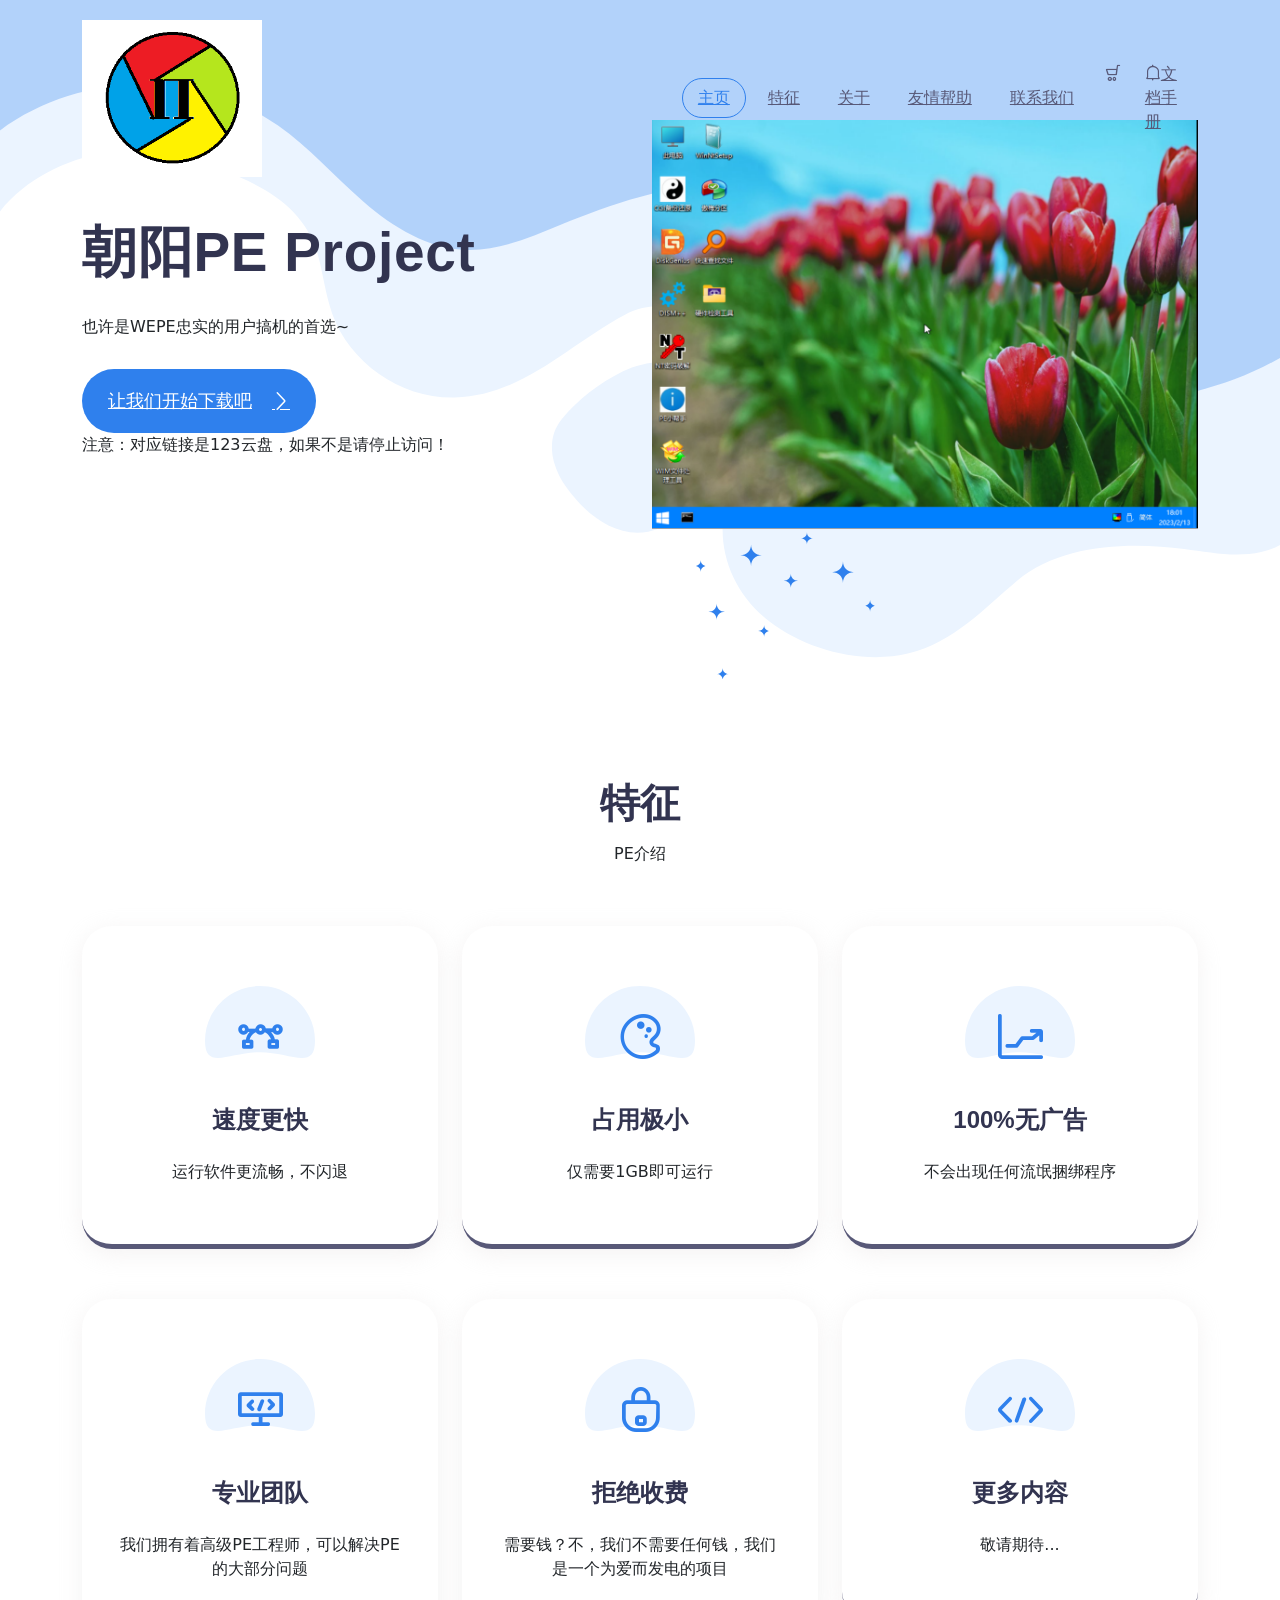
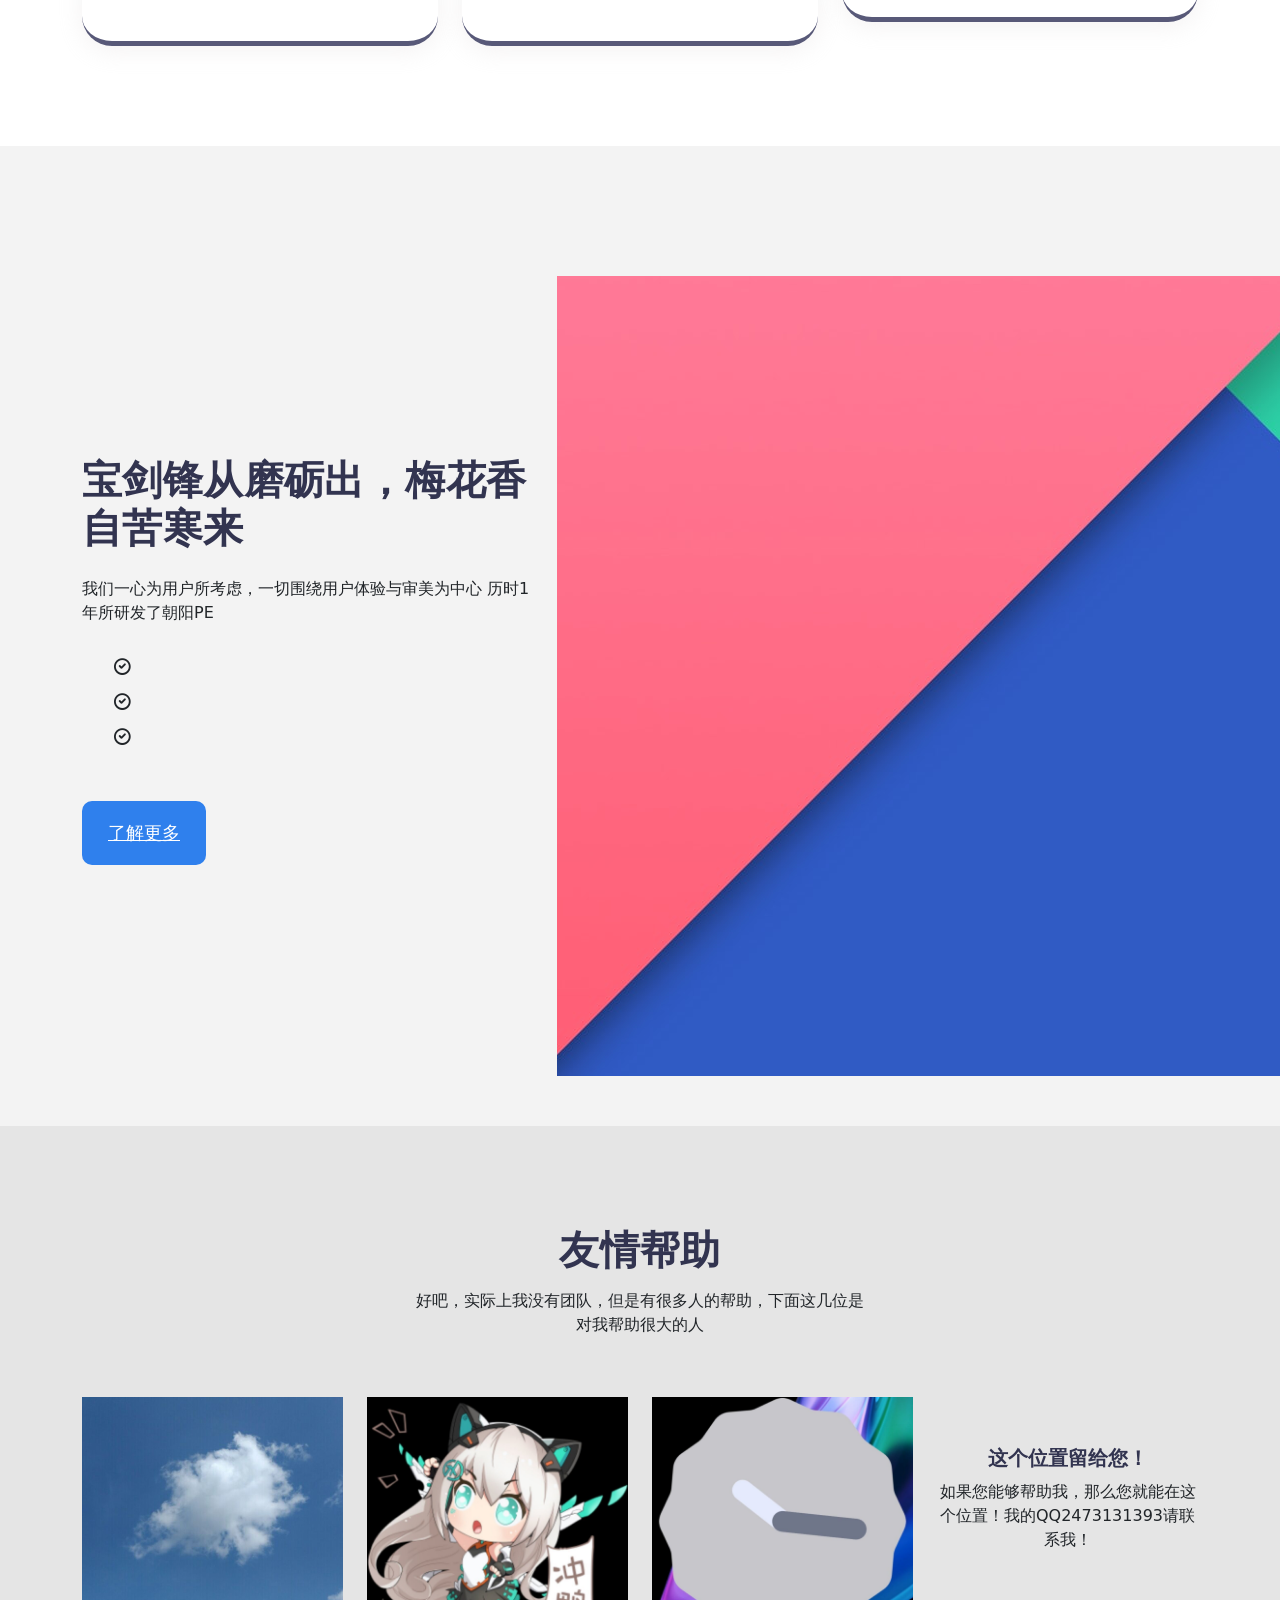
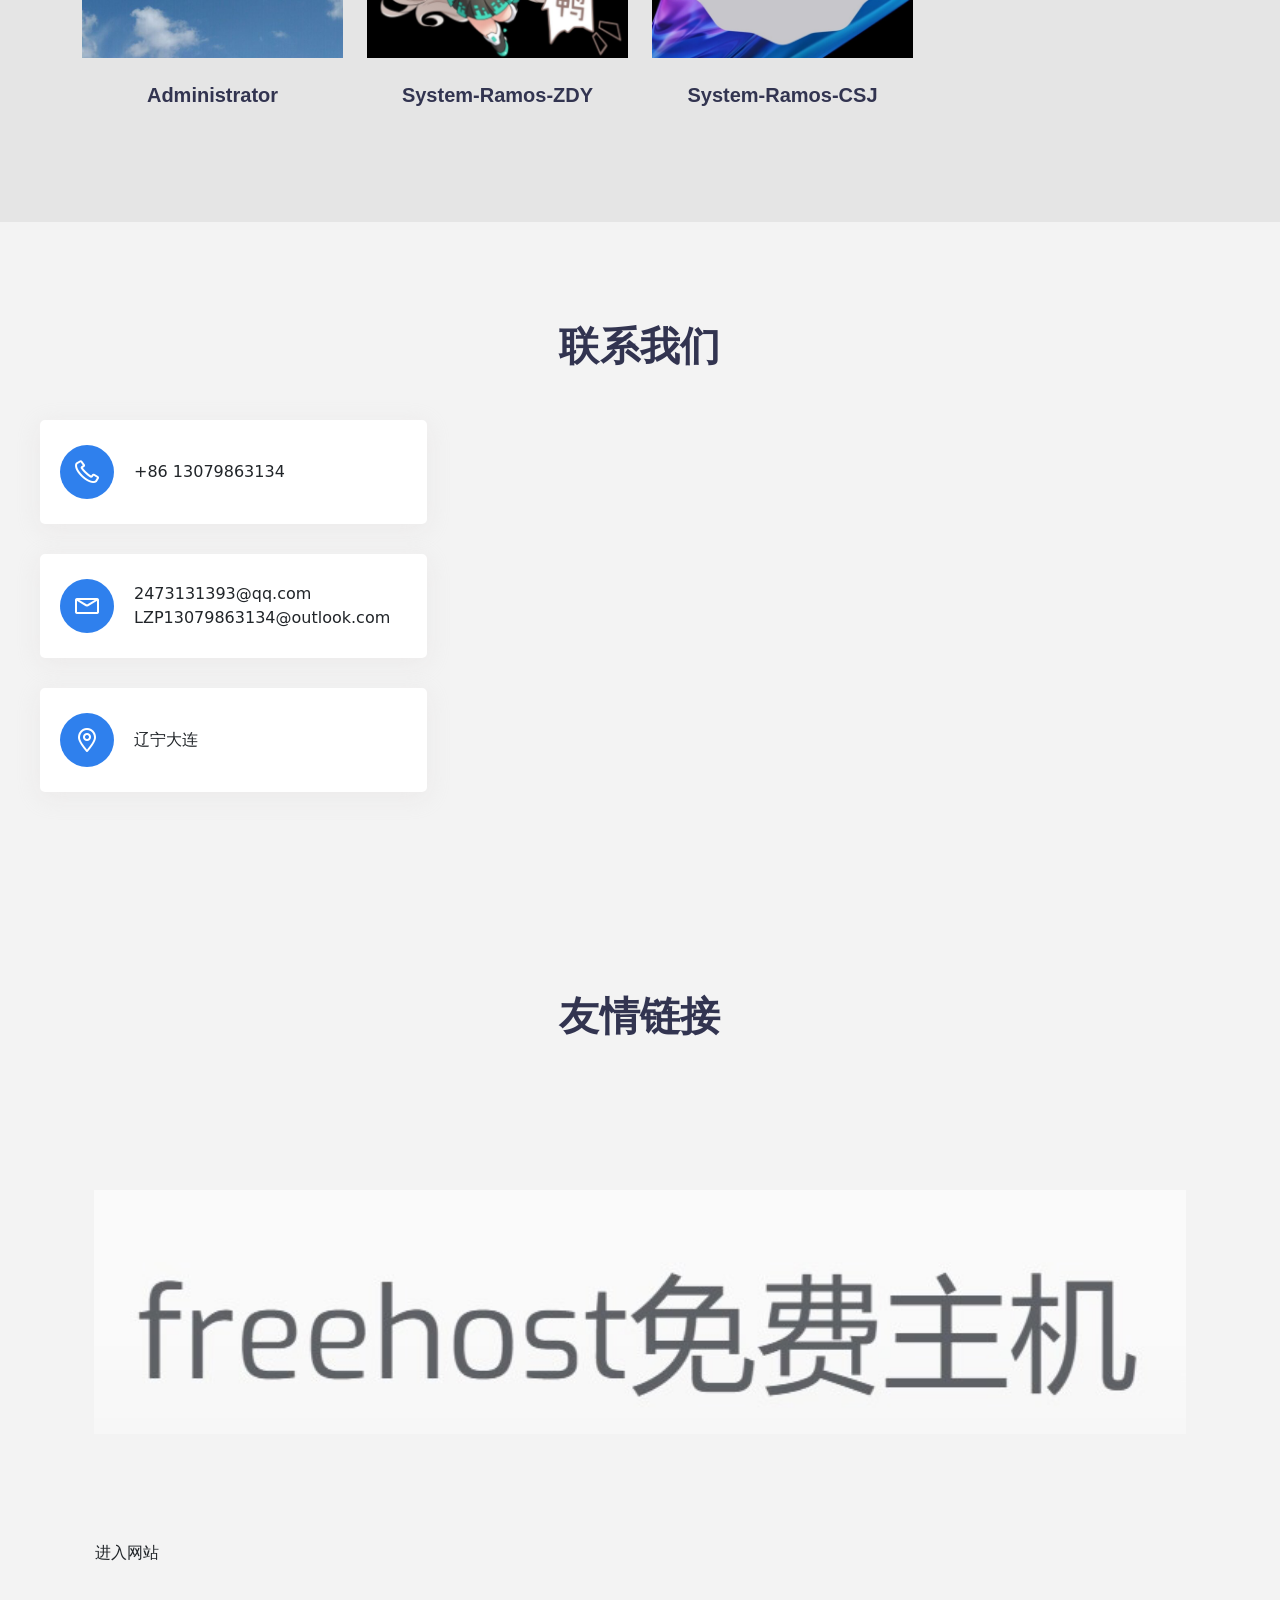
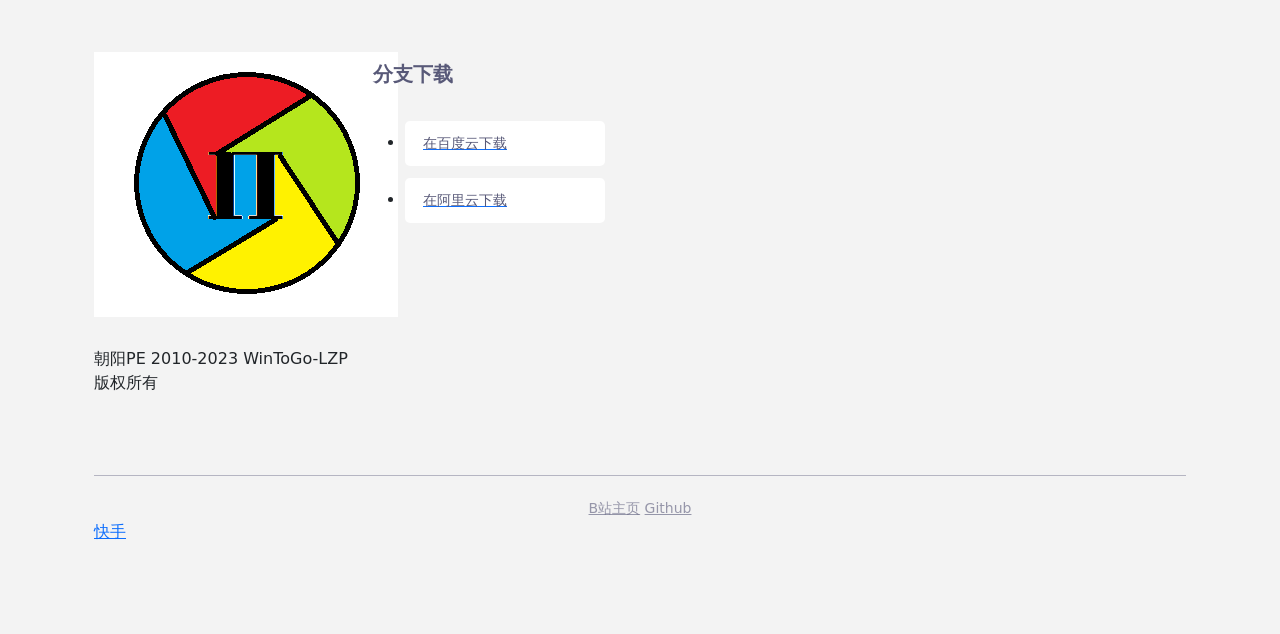
==== index.html @ eb7b5b1b "Add files via upload" ====
<!DOCTYPE html>

<html>

<head> 

<meta charset="utf-8"> 

 

</head>

<body>

<script type="text/javascript">alert("因部分原因，当前版本已暂停维护，仍然可以下载，但会在一段时间内没有更新，敬请谅解");</script>

 

</body>

 

</html>
</body>
</html>
<!DOCTYPE html>
<html class="no-js" lang="">
  <head>
    <meta charset="utf-8" />
    <meta http-equiv="x-ua-compatible" content="ie=edge" />
    <title>朝阳PE-Project——一个10后初中生所制作</title>
    <meta name="description" content="" />
    <meta name="viewport" content="width=device-width, initial-scale=1" />
    <!-- Place favicon.ico in the root directory -->

    <!-- ========================= CSS here ========================= -->
    <link rel="stylesheet" href="assets/css/bootstrap-5.0.0-beta1.min.css" />
    <link rel="stylesheet" href="assets/css/LineIcons.2.0.css"/>
    <link rel="stylesheet" href="assets/css/tiny-slider.css"/>
    <link rel="stylesheet" href="assets/css/animate.css"/>
    <link rel="stylesheet" href="assets/css/lindy-uikit.css"/>
  </head>
  <body>
    <!--[if lte IE 9]>
      <p class="browserupgrade">
        You are using an <strong>outdated</strong> browser. Please
        <a href="https://browsehappy.com/">upgrade your browser</a> to improve
        your experience and security.
      </p>
    <![endif]-->

    <!-- ========================= preloader start ========================= -->
    <div class="preloader">
      <div class="loader">
        <div class="spinner">
          <div class="spinner-container">
            <div class="spinner-rotator">
              <div class="spinner-left">
                <div class="spinner-circle"></div>
              </div>
              <div class="spinner-right">
                <div class="spinner-circle"></div>
              </div>
            </div>
          </div>
        </div>
      </div>
    </div>
    <!-- ========================= preloader end ========================= -->

    <!-- ========================= hero-section-wrapper-5 start ========================= -->
    <section id="home" class="hero-section-wrapper-5">

      <!-- ========================= header-6 start ========================= -->
      <header class="header header-6">
        <div class="navbar-area">
          <div class="container">
            <div class="row align-items-center">
              <div class="col-lg-12">
                <nav class="navbar navbar-expand-lg">
                  <a class="navbar-brand" href="index.html">
                    <img src="assets/img/logo/logo.png" alt="Logo" />
                  </a>
                  <button class="navbar-toggler" type="button" data-bs-toggle="collapse" data-bs-target="#navbarSupportedContent6" aria-controls="navbarSupportedContent6" aria-expanded="false" aria-label="Toggle navigation">
                    <span class="toggler-icon"></span>
                    <span class="toggler-icon"></span>
                    <span class="toggler-icon"></span>
                  </button>
  
                  <div class="collapse navbar-collapse sub-menu-bar" id="navbarSupportedContent6">
                    <ul id="nav6" class="navbar-nav ms-auto">
                      <li class="nav-item">
                        <a class="page-scroll active" href="#home">主页</a>
                      </li>
                      <li class="nav-item">
                        <a class="page-scroll" href="#feature">特征</a>
                      </li>
                      <li class="nav-item">
                        <a class="page-scroll" href="#about">关于</a>
                      </li>

					  </li>

					  <li class="nav-item">
                        <a class="page-scroll" href="#team">友情帮助</a>
                      </li>
                      <li class="nav-item">
                        <a class="page-scroll" href="#contact">联系我们</a>
                      </li>
                    </ul>
                  </div>
                  
                  <div class="header-action d-flex">
                    <a href="#0"> <i class="lni lni-cart"></i> </a>
                    <a href="doc.html"> <i class="lni lni-alarm"></i>文档手册 </a>
                  </div>
                  <!-- navbar collapse -->
                </nav>
                <!-- navbar -->
              </div>
            </div>
            <!-- row -->
          </div>
          <!-- container -->
        </div>
        <!-- navbar area -->
      </header>
      <!-- ========================= header-6 end ========================= -->

      <!-- ========================= hero-5 start ========================= -->
      <div class="hero-section hero-style-5 img-bg" style="background-image: url('assets/img/hero/hero-5/hero-bg.svg')">
        <div class="container">
          <div class="row">
            <div class="col-lg-6">
              <div class="hero-content-wrapper">
                <h2 class="mb-30 wow fadeInUp" data-wow-delay=".2s">朝阳PE Project</h2>
                <p class="mb-30 wow fadeInUp" data-wow-delay=".4s">也许是WEPE忠实的用户搞机的首选~  </p>
                <a href="https://www.123pan.com/s/gV00Vv-FLLV3" class="button button-lg radius-50 wow fadeInUp" data-wow-delay=".6s">让我们开始下载吧 <i class="lni lni-chevron-right"></i> </a>
                <p class="mb-30 wow fadeInUp" data-wow-delay=".4s">注意：对应链接是123云盘，如果不是请停止访问！ </p> 
              </div>
            </div>
            <div class="col-lg-6 align-self-end">
              <div class="hero-image wow fadeInUp" data-wow-delay=".5s">
                <img src="assets/img/hero/hero-5/1.png" alt="">
              </div>
            </div>
          </div>
        </div>
      </div>
      <!-- ========================= hero-5 end ========================= -->

    </section>
    <!-- ========================= hero-section-wrapper-6 end ========================= -->

    <!-- ========================= feature style-5 start ========================= -->
    <section id="feature" class="feature-section feature-style-5">
      <div class="container">
        <div class="row justify-content-center">
          <div class="col-xxl-5 col-xl-5 col-lg-7 col-md-8">
            <div class="section-title text-center mb-60">
              <h3 class="mb-15 wow fadeInUp" data-wow-delay=".2s">特征</h3>
              <p class="wow fadeInUp" data-wow-delay=".4s">PE介绍</p>
            </div>
          </div>
        </div>

        <div class="row">
          <div class="col-lg-4 col-md-6">
            <div class="single-feature wow fadeInUp" data-wow-delay=".2s">
              <div class="icon">
                <i class="lni lni-vector"></i>
                <svg width="110" height="72" viewBox="0 0 110 72" fill="none" xmlns="http://www.w3.org/2000/svg">
                  <path d="M110 54.7589C110 85.0014 85.3757 66.2583 55 66.2583C24.6243 66.2583 0 85.0014 0 54.7589C0 24.5164 24.6243 0 55 0C85.3757 0 110 24.5164 110 54.7589Z" fill="#EBF4FF"/>
                  </svg>                  
              </div>
              <div class="content">
                <h5>速度更快</h5>
                <p>运行软件更流畅，不闪退</p>
              </div>
            </div>
          </div>
          <div class="col-lg-4 col-md-6">
            <div class="single-feature wow fadeInUp" data-wow-delay=".4s">
              <div class="icon">
                <i class="lni lni-pallet"></i>
                <svg width="110" height="72" viewBox="0 0 110 72" fill="none" xmlns="http://www.w3.org/2000/svg">
                  <path d="M110 54.7589C110 85.0014 85.3757 66.2583 55 66.2583C24.6243 66.2583 0 85.0014 0 54.7589C0 24.5164 24.6243 0 55 0C85.3757 0 110 24.5164 110 54.7589Z" fill="#EBF4FF"/>
                  </svg> 
              </div>
              <div class="content">
                <h5>占用极小</h5>
                <p>仅需要1GB即可运行</p>
              </div>
            </div>
          </div>
          <div class="col-lg-4 col-md-6">
            <div class="single-feature wow fadeInUp" data-wow-delay=".6s">
              <div class="icon">
                <i class="lni lni-stats-up"></i>
                <svg width="110" height="72" viewBox="0 0 110 72" fill="none" xmlns="http://www.w3.org/2000/svg">
                  <path d="M110 54.7589C110 85.0014 85.3757 66.2583 55 66.2583C24.6243 66.2583 0 85.0014 0 54.7589C0 24.5164 24.6243 0 55 0C85.3757 0 110 24.5164 110 54.7589Z" fill="#EBF4FF"/>
                  </svg> 
              </div>
              <div class="content">
                <h5>100%无广告</h5>
                <p>不会出现任何流氓捆绑程序</p>
              </div>
            </div>
          </div>
          <div class="col-lg-4 col-md-6">
            <div class="single-feature wow fadeInUp" data-wow-delay=".2s">
              <div class="icon">
                <i class="lni lni-code-alt"></i>
                <svg width="110" height="72" viewBox="0 0 110 72" fill="none" xmlns="http://www.w3.org/2000/svg">
                  <path d="M110 54.7589C110 85.0014 85.3757 66.2583 55 66.2583C24.6243 66.2583 0 85.0014 0 54.7589C0 24.5164 24.6243 0 55 0C85.3757 0 110 24.5164 110 54.7589Z" fill="#EBF4FF"/>
                  </svg> 
              </div>
              <div class="content">
                <h5>专业团队</h5>
                <p>我们拥有着高级PE工程师，可以解决PE的大部分问题</p>
              </div>
            </div>
          </div>
          <div class="col-lg-4 col-md-6">
            <div class="single-feature wow fadeInUp" data-wow-delay=".4s">
              <div class="icon">
                <i class="lni lni-lock"></i>
                <svg width="110" height="72" viewBox="0 0 110 72" fill="none" xmlns="http://www.w3.org/2000/svg">
                  <path d="M110 54.7589C110 85.0014 85.3757 66.2583 55 66.2583C24.6243 66.2583 0 85.0014 0 54.7589C0 24.5164 24.6243 0 55 0C85.3757 0 110 24.5164 110 54.7589Z" fill="#EBF4FF"/>
                  </svg> 
              </div>
              <div class="content">
                <h5>拒绝收费</h5>
                <p>需要钱？不，我们不需要任何钱，我们是一个为爱而发电的项目</p>
              </div>
            </div>
          </div>
          <div class="col-lg-4 col-md-6">
            <div class="single-feature wow fadeInUp" data-wow-delay=".6s">
              <div class="icon">
                <i class="lni lni-code"></i>
                <svg width="110" height="72" viewBox="0 0 110 72" fill="none" xmlns="http://www.w3.org/2000/svg">
                  <path d="M110 54.7589C110 85.0014 85.3757 66.2583 55 66.2583C24.6243 66.2583 0 85.0014 0 54.7589C0 24.5164 24.6243 0 55 0C85.3757 0 110 24.5164 110 54.7589Z" fill="#EBF4FF"/>
                  </svg> 
              </div>
              <div class="content">
                <h5>更多内容</h5>
                <p>敬请期待...</p>
              </div>
            </div>
          </div>
        </div>

      </div>
    </section>
    <!-- ========================= feature style-5 end ========================= -->

    <!-- ========================= about style-4 start ========================= -->
    <section id="about" class="about-section about-style-4">
      <div class="container">
        <div class="row align-items-center">
          <div class="col-xl-5 col-lg-6">
            <div class="about-content-wrapper">
              <div class="section-title mb-30">
                <h3 class="mb-25 wow fadeInUp" data-wow-delay=".2s">宝剑锋从磨砺出，梅花香自苦寒来</h3>
                <p class="wow fadeInUp" data-wow-delay=".3s">我们一心为用户所考虑，一切围绕用户体验与审美为中心
                  历时1年所研发了朝阳PE</p>
              </div>
              <ul>
                <li class="wow fadeInUp" data-wow-delay=".35s">
                  <i class="lni lni-checkmark-circle"></i>
                  
                </li>
                <li class="wow fadeInUp" data-wow-delay=".4s">
                  <i class="lni lni-checkmark-circle"></i>
                  
                </li>
                <li class="wow fadeInUp" data-wow-delay=".45s">
                  <i class="lni lni-checkmark-circle"></i>
                  
                </li>
              </ul>
              <a href="https://space.bilibili.com/1283468503" class="button button-lg radius-10 wow fadeInUp" data-wow-delay=".5s">了解更多</a>
            </div>
          </div>
          <div class="col-xl-7 col-lg-6">
            <div class="about-image text-lg-right wow fadeInUp" data-wow-delay=".5s">
              <img src="assets/img/about/about-4/about.jpg" alt="">
            </div>
          </div>
        </div>
      </div>
    </section>
    <!-- ========================= about style-4 end ========================= -->
	


    <!-- ========================= pricing style-4 start ========================= -->

      </div>
    </section>
    <!-- ========================= pricing style-4 end ========================= -->
	
<section id="team" class="team-section team-style-4">
<div class="container">
<div class="row justify-content-center">
<div class="col-xxl-5 col-xl-5 col-lg-7 col-md-10">
<div class="section-title text-center mb-60">
<h3 class="mb-15 wow fadeInUp" data-wow-delay=".2s" style="visibility: visible; animation-delay: 0.2s; animation-name: fadeInUp;">友情帮助</h3>
<p class="wow fadeInUp" data-wow-delay=".4s" style="visibility: visible; animation-delay: 0.4s; animation-name: fadeInUp;">好吧，实际上我没有团队，但是有很多人的帮助，下面这几位是对我帮助很大的人</p>
</div>
</div>
</div>
<div class="row justify-content-center">
<div class="col-xl-3 col-md-6 col-sm-10">
<div class="single-team wow fadeInUp" data-wow-delay=".2s" style="visibility: visible; animation-delay: 0.2s; animation-name: fadeInUp;">
<div class="image">
<img src="assets/img/team/team-4/team1.jpg" alt="">
<div class="overlay">
<ul class="socials">
<li>
<a href="#0"> <i class="lni lni-facebook-filled"></i> </a>
</li>
<li>
<a href="#0"> <i class="lni lni-twitter-filled"></i> </a>
</li>
<li>
<a href="#0"> <i class="lni lni-instagram-filled"></i> </a>
</li>
<li>
<a href="#0"> <i class="lni lni-linkedin-original"></i> </a>
</li>
</ul>
</div>
</div>
<div class="info">
<h6>Administrator</h6>
<p></p>
</div>
</div>
</div>
<div class="col-xl-3 col-md-6 col-sm-10">
<div class="single-team wow fadeInUp" data-wow-delay=".4s" style="visibility: visible; animation-delay: 0.4s; animation-name: fadeInUp;">
<div class="image">
<img src="assets/img/team/team-4/team2.jpg" alt="">
<div class="overlay">
<ul class="socials">
<li>
<a href="#0"> <i class="lni lni-facebook-filled"></i> </a>
</li>
<li>
<a href="#0"> <i class="lni lni-twitter-filled"></i> </a>
</li>
<li>
<a href="#0"> <i class="lni lni-instagram-filled"></i> </a>
</li>
<li>
<a href="#0"> <i class="lni lni-linkedin-original"></i> </a>
</li>
</ul>
</div>
</div>
<div class="info">
<h6>System-Ramos-ZDY</h6>
<p></p>
</div>
</div>
</div>
<div class="col-xl-3 col-md-6 col-sm-10">
<div class="single-team wow fadeInUp" data-wow-delay=".6s" style="visibility: visible; animation-delay: 0.6s; animation-name: fadeInUp;">
<div class="image">
<img src="assets/img/team/team-4/team3.jpg" alt="">
<div class="overlay">
<ul class="socials">
<li>
<a href="#0"> <i class="lni lni-facebook-filled"></i> </a>
</li>
<li>
<a href="#0"> <i class="lni lni-twitter-filled"></i> </a>
</li>
<li>
<a href="#0"> <i class="lni lni-instagram-filled"></i> </a>
</li>
<li>
<a href="#0"> <i class="lni lni-linkedin-original"></i> </a>
</li>
</ul>
</div>
</div>
<div class="info">
<h6>System-Ramos-CSJ</h6>
<p></p>
</div>
</div>
</div>
<div class="col-xl-3 col-md-6 col-sm-10">
<div class="single-team wow fadeInUp" data-wow-delay=".8s" style="visibility: visible; animation-delay: 0.8s; animation-name: fadeInUp;">
<div class="image">
<img src="assets/img/team/team-4/team4.jpg" alt="">
<div class="overlay">
<ul class="socials">
<li>
<a href="#0"> <i class="lni lni-facebook-filled"></i> </a>
</li>
<li>
<a href="#0"> <i class="lni lni-twitter-filled"></i> </a>
</li>
<li>
<a href="#0"> <i class="lni lni-instagram-filled"></i> </a>
</li>
<li>
<a href="#0"> <i class="lni lni-linkedin-original"></i> </a>
</li>
</ul>
</div>
</div>
<div class="info">
<h6>这个位置留给您！</h6>
<p>如果您能够帮助我，那么您就能在这个位置！我的QQ2473131393请联系我！</p>
</div>
</div>
</div>
</div>
</div>
</section>

    <!-- ========================= contact-style-3 start ========================= -->
    <section id="contact" class="contact-section contact-style-3">
      <div class="container">
        <div class="row justify-content-center">
          <div class="col-xxl-5 col-xl-5 col-lg-7 col-md-10">
            <div class="section-title text-center mb-50">
              <h3 class="mb-15">联系我们</h3>
              <p> </p>
            </div>
          </div>
        </div>


          </div>

          <div class="col-lg-4">
            <div class="left-wrapper">
              <div class="row">
                <div class="col-lg-12 col-md-6">
                  <div class="single-item">
                    <div class="icon">
                      <i class="lni lni-phone"></i>
                    </div>
                    <div class="text">
                      <p></p>
                      <p>+86 13079863134</p>
                    </div>
                  </div>
                </div>
                <div class="col-lg-12 col-md-6">
                  <div class="single-item">
                    <div class="icon">
                      <i class="lni lni-envelope"></i>
                    </div>
                    <div class="text">
                      <p>2473131393@qq.com</p>
                      <p>LZP13079863134@outlook.com</p>
                    </div>
                  </div>
                </div>
                <div class="col-lg-12 col-md-6">
                  <div class="single-item">
                    <div class="icon">
                      <i class="lni lni-map-marker"></i>
                    </div>
                    <div class="text">
                      <p>辽宁大连</p>
                    </div>
                  </div>
                </div>
              </div>
              
            </div>
          </div>
        </div>
      </div>
    </section>
    <!-- ========================= contact-style-3 end ========================= -->

    <!-- ========================= clients-logo start ========================= -->
    <section id="contact" class="contact-section contact-style-3">
      <div class="container">
        <div class="row justify-content-center">
          <div class="col-xxl-5 col-xl-5 col-lg-7 col-md-10">
            <div class="section-title text-center mb-50">
              <h3 class="mb-15">友情链接</h3>
              <p> </p>
            </div>
          </div>
        </div>
    <section class="clients-logo-section pt-100 pb-100">
      <div class="container">
        <div class="row">
          <div class="col-lg-12">
            <div class="client-logo wow fadeInUp" data-wow-delay=".2s">
              <img src="assets/img/clients/1.jpg" alt="" class="w-100">
            </div>
          </div>
        </div>
      </div>
    </section>
    <a href="https://www.freehost.cc/" class="animated fadeInUp wow btn btn-border" data-wow-delay=".8s"><i class="material-icons mdi mdi-lightbulb-outline"></i> 进入网站 <div class="ripple-container"></div></a>
    <!-- ========================= clients-logo end ========================= -->

    <!-- ========================= footer style-4 start ========================= -->

    <footer class="footer footer-style-4">
      <div class="container">
        <div class="widget-wrapper">
          <div class="row">
            <div class="col-xl-3 col-lg-4 col-md-6">
              <div class="footer-widget wow fadeInUp" data-wow-delay=".2s">
                <div class="logo">
                  <a href="#0"> <img src="assets/img/logo/logo.png" alt=""> </a>
                </div>
                <p class="desc">朝阳PE 2010-2023 WinToGo-LZP版权所有</p>
                <ul class="socials">

                </ul>
              </div>
            </div>
           
      
            <div class="col-xl-3 col-lg-3 col-md-6">
              <div class="footer-widget wow fadeInUp" data-wow-delay=".5s">
                <h6>分支下载</h6>
                <ul class="download-app">
                  <li>
                    <a href="#0">

                      <span class="text">在百度云下载<b></b> </span>
                    </a>
                  </li>
                  <li>
                    <a href="#0">

                      <span class="text">在阿里云下载 <b></b> </span>
                    </a>
                  </li>
                </ul>
              </div>
            </div>
          </div>
        </div>
        <div class="copyright-wrapper wow fadeInUp" data-wow-delay=".2s">
          <p><a target="_blank" href="https://space.bilibili.com/1283468503" title="B站主页">B站主页</a> <a target="_blank" href="https://github.com/WinToGo-LZP/wintogo-lzp.github.io" title="Github">Github</a></p><a target="_blank" href="https://www.kuaishou.com/profile/3xpnzcbn49e5wue" title="快手">快手</a></p>
        </div>
        </div>
      </div>
    </footer>
    <!-- ========================= footer style-4 end ========================= -->

    <!-- ========================= scroll-top start ========================= -->
    <a href="#" class="scroll-top"> <i class="lni lni-chevron-up"></i> </a>
    <!-- ========================= scroll-top end ========================= -->
		

    <!-- ========================= JS here ========================= -->
    <script src="assets/js/bootstrap-5.0.0-beta1.min.js"></script>
    <script src="assets/js/tiny-slider.js"></script>
    <script src="assets/js/wow.min.js"></script>
	<script src="assets/js/contact-form.js"></script>
    <script src="assets/js/main.js"></script>
  </body>
</html>
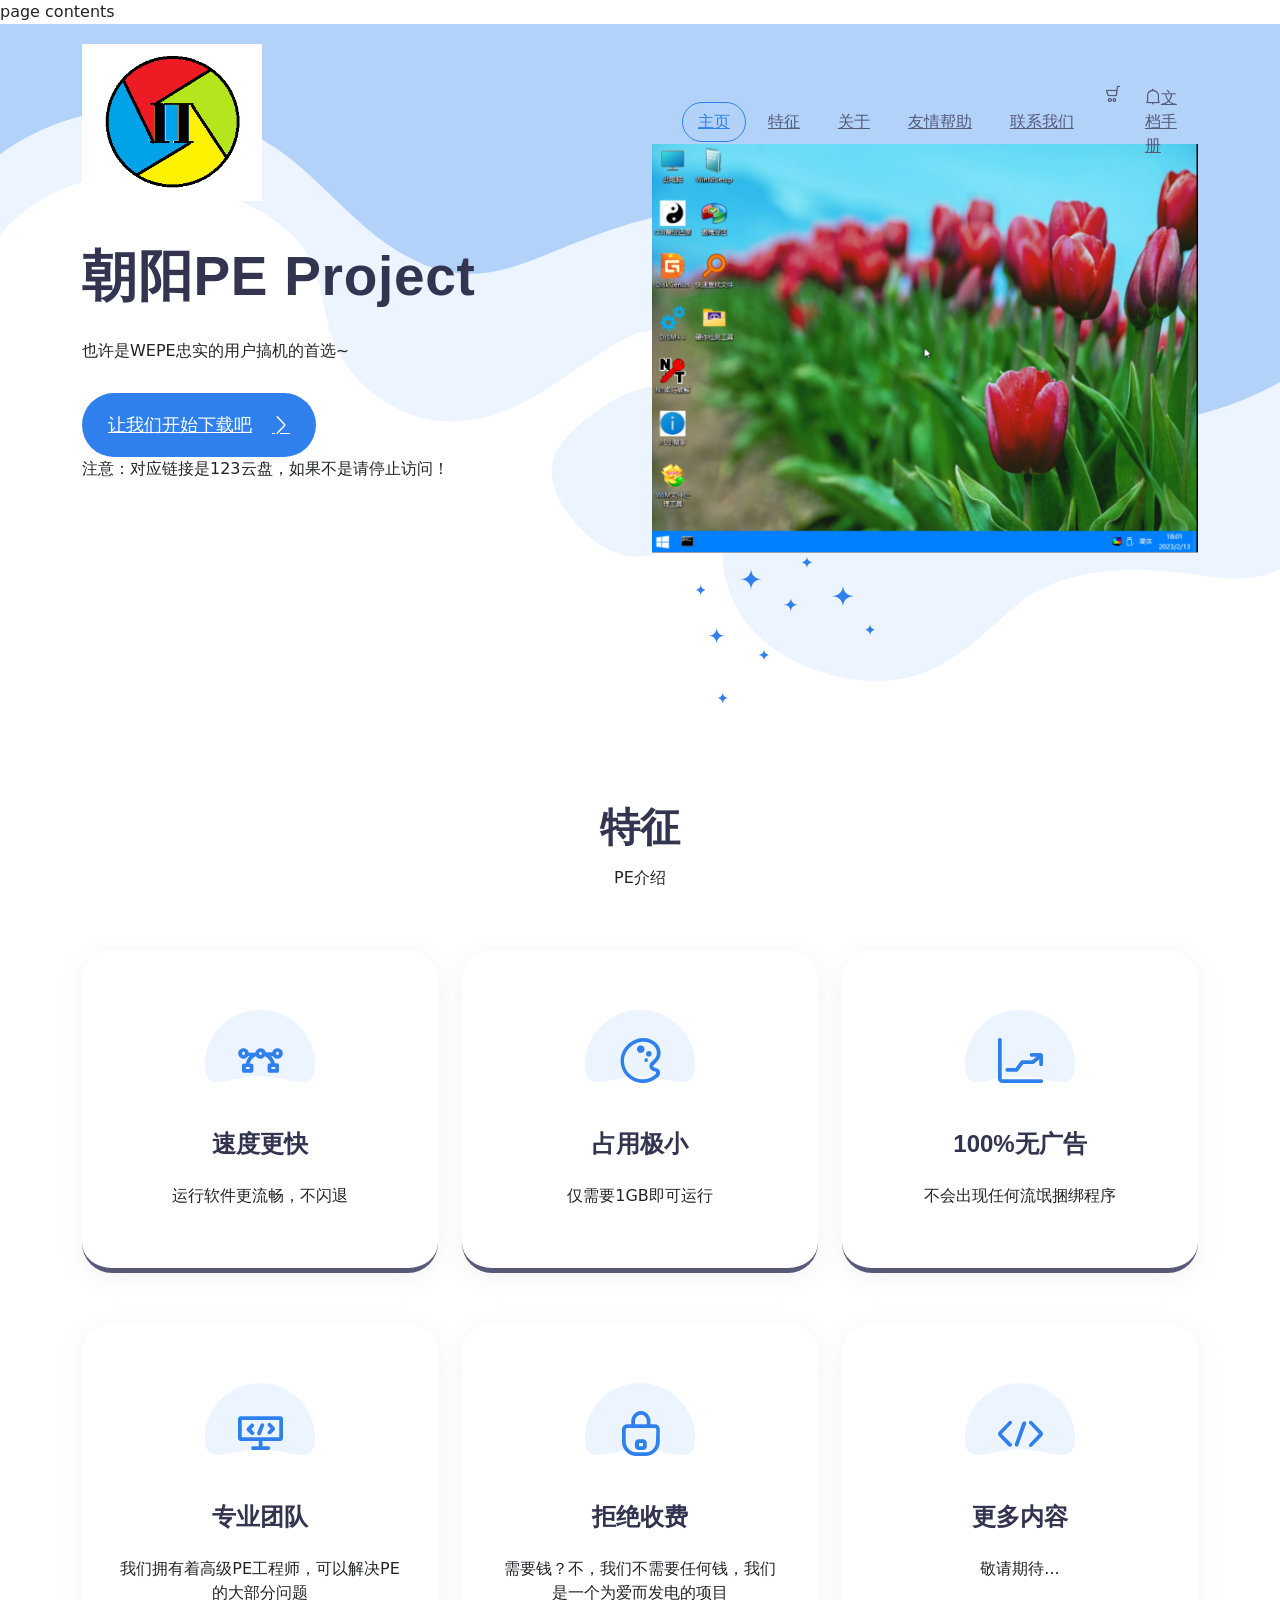
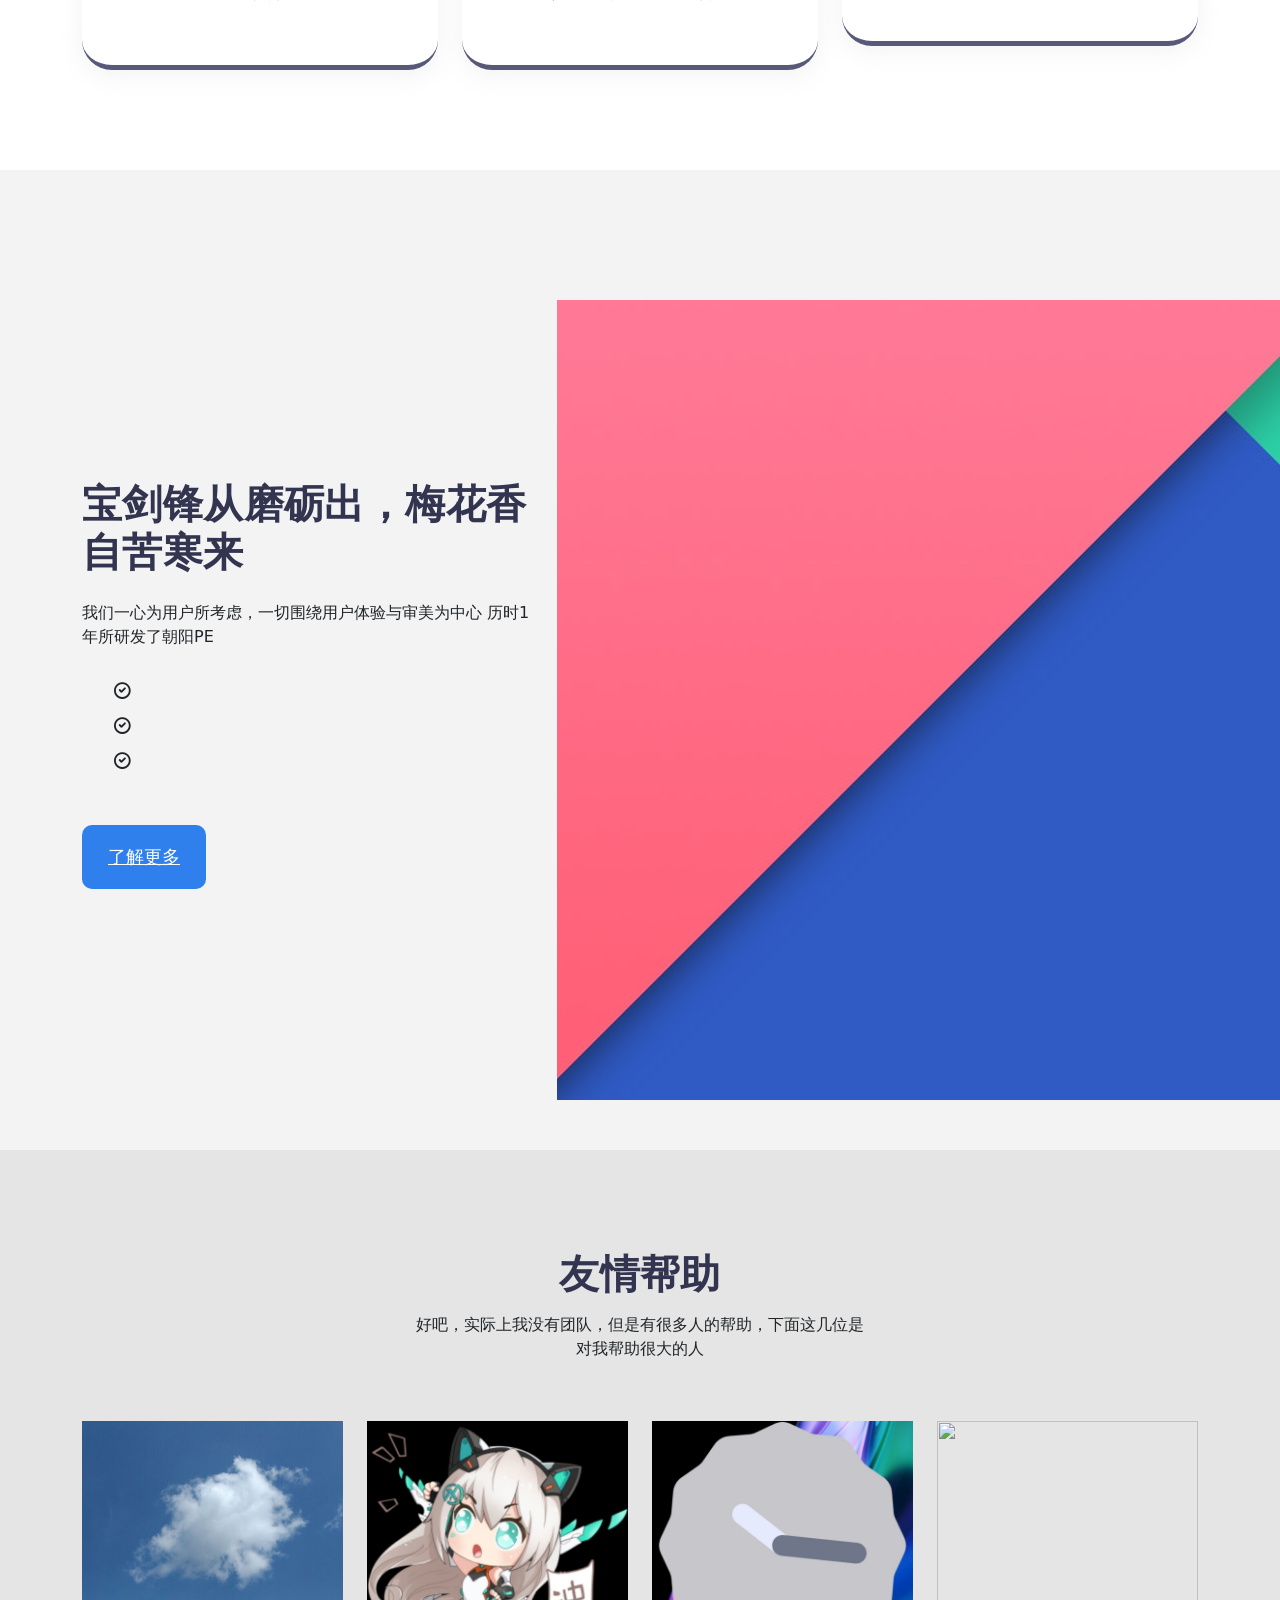
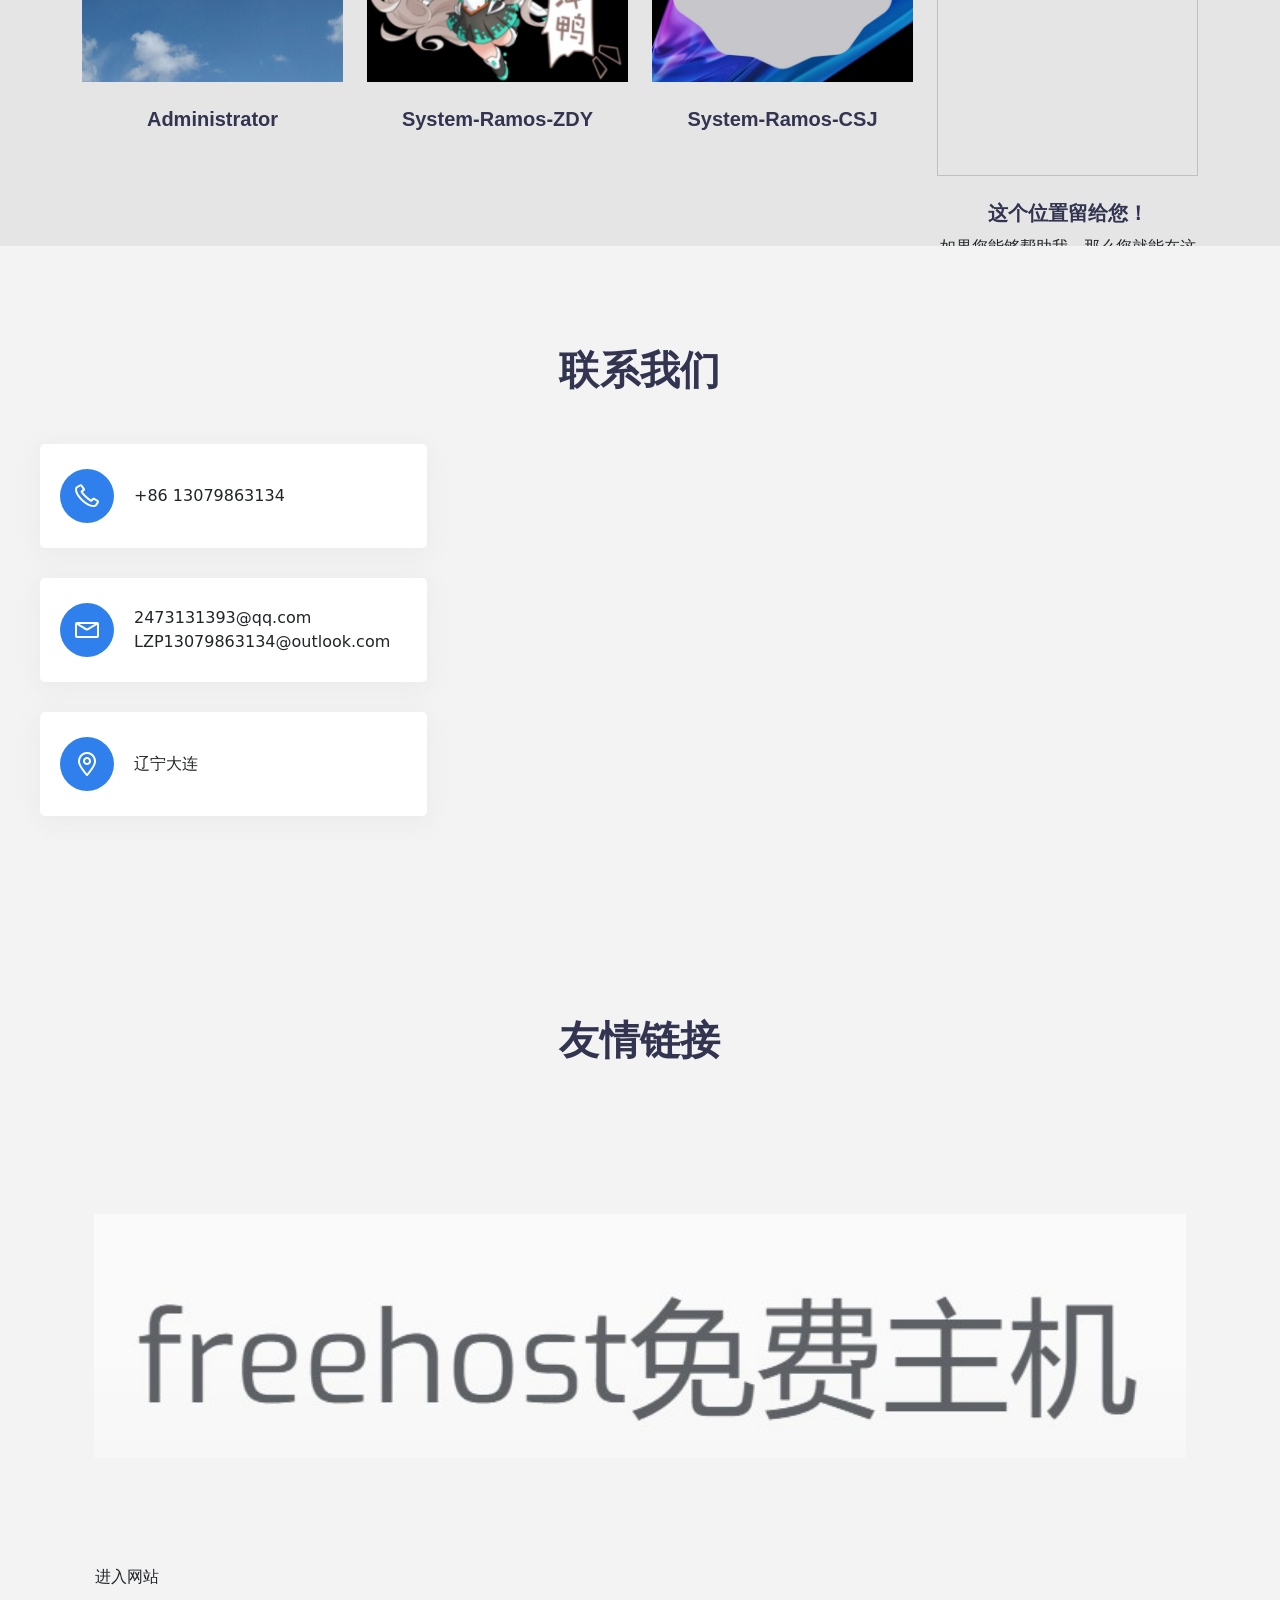
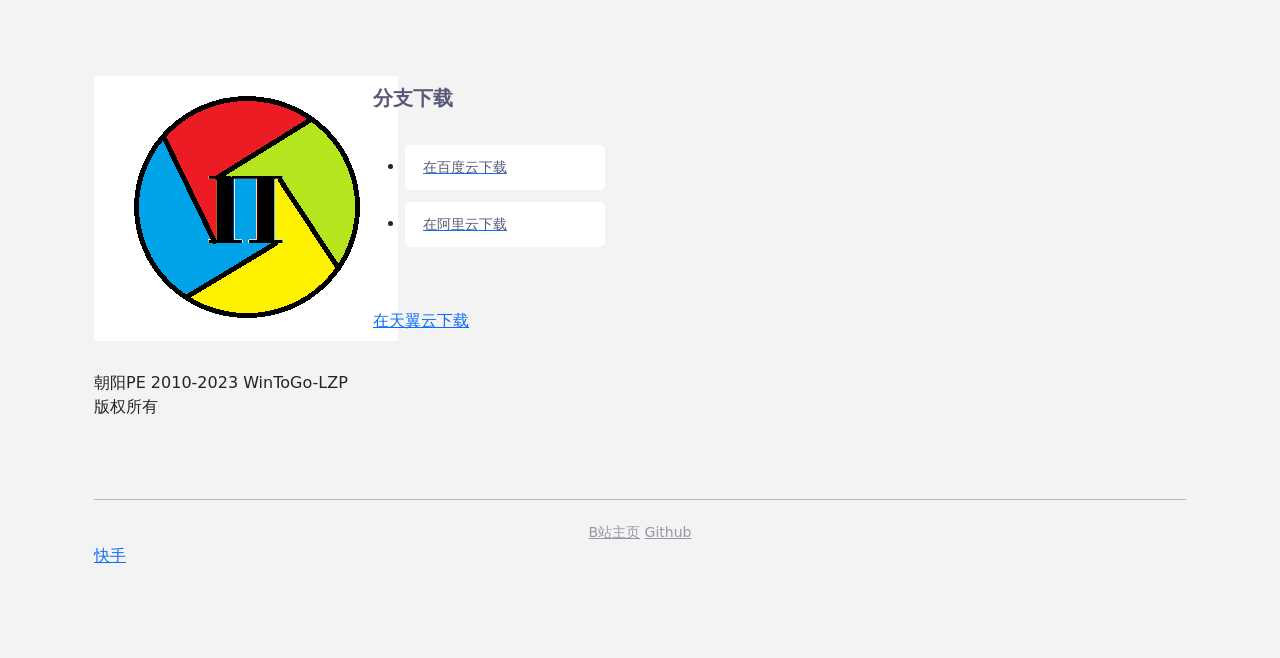
==== commit cff28aad: "Add files via upload" ====
--- a/index.html
+++ b/index.html
@@ -1,3 +1,12 @@
+<html>
+  <head>
+    <meta name="baidu-site-verification" content="codeva-pW7aWkl3oe" />
+    <title>My title</title>
+  </head>
+  <body>
+    page contents
+  </body>
+</html>
 <!DOCTYPE html>
 
 <html>
@@ -12,7 +21,20 @@
 
 <body>
 
-<script type="text/javascript">alert("因部分原因，当前版本已暂停维护，仍然可以下载，但会在一段时间内没有更新，敬请谅解");</script>
+<script type="text/javascript">alert("因部分原因，当前版本PE已停止。对您带来的麻烦我们十分抱歉，敬请谅解，当前版本PE将会于2023/7/20日继续维护。");</script>
+
+ 
+
+</body>
+<meta charset="utf-8"> 
+
+ 
+
+</head>
+
+<body>
+
+<script type="text/javascript">alert("请点击文档手册了解更多");</script>
 
  
 
@@ -532,19 +554,25 @@
                 <h6>分支下载</h6>
                 <ul class="download-app">
                   <li>
-                    <a href="#0">
+                    <a href="404.html">
 
                       <span class="text">在百度云下载<b></b> </span>
                     </a>
                   </li>
                   <li>
-                    <a href="#0">
+                    <a href="404.html">
 
                       <span class="text">在阿里云下载 <b></b> </span>
                     </a>
                   </li>
                 </ul>
               </div>
+              <a href="404.html">
+              <span class="text">在天翼云下载<b></b> </span>
+            </a>
+          </li>
+
+
             </div>
           </div>
         </div>
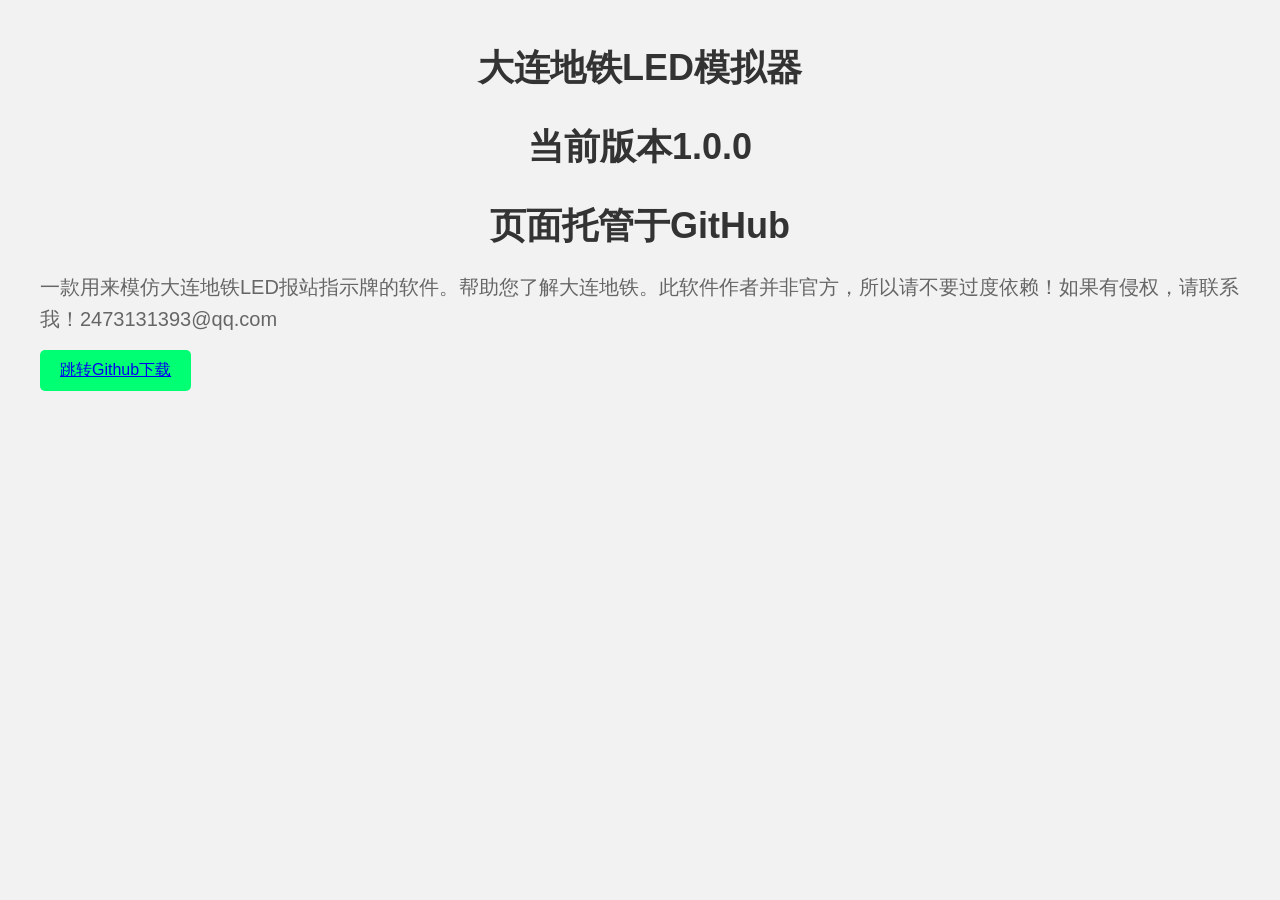
==== commit 8fba330d: "index.html" ====
--- a/index.html
+++ b/index.html
@@ -1,599 +1,66 @@
-<html>
-  <head>
-    <meta name="baidu-site-verification" content="codeva-pW7aWkl3oe" />
-    <title>My title</title>
-  </head>
-  <body>
-    page contents
-  </body>
+<!DOCTYPE html>  
+<html lang="zh">  
+  
+<head>  
+    <meta charset="UTF-8">  
+    <meta name="viewport" content="width=device-width, initial-scale=1.0">  
+    <title>大连地铁LED模拟器官网</title>  
+    <style>  
+        body {  
+            font-family: Arial, sans-serif;  
+            margin: 0;  
+            padding: 0;  
+            background-color: #f2f2f2;  
+        }  
+          
+        .container {  
+            width: 100%;  
+            max-width: 1200px;  
+            margin: 0 auto;  
+            padding: 20px;  
+        }  
+          
+        h1 {  
+            color: #333;  
+            text-align: center;  
+            font-size: 36px;  
+            margin-bottom: 20px;  
+        }  
+        h2 {  
+            color: #333;  
+            text-align: center;  
+            font-size: 36px;  
+            margin-bottom: 20px;  
+        }  
+          
+        p {  
+            color: #666666;  
+            line-height: 1.6;  
+            margin-bottom: 15px; 
+            font-size: 20px; 
+        }  
+          
+        .button {  
+            display: inline-block;  
+            background-color: #00ff73;  
+            color: #fff;  
+            text-align: center;  
+            padding: 10px 20px;  
+            border-radius: 5px;  
+            cursor: pointer;  
+            text-align: center; 
+        }  
+    </style>  
+</head>  
+  
+<body>  
+    <div class="container">  
+        <h1>大连地铁LED模拟器</h1>  
+        <h2>当前版本1.0.0</h2>
+        <h2>页面托管于GitHub</h2>
+        <p>一款用来模仿大连地铁LED报站指示牌的软件。帮助您了解大连地铁。此软件作者并非官方，所以请不要过度依赖！如果有侵权，请联系我！2473131393@qq.com</p>  
+        <div class="button"style="color: white;"><a href="https://github.com/WinToGo-LZP/Dalian-Metro-LED-Simu">跳转Github下载</a></div>  
+    </div>  
+</body>  
+  
 </html>
-<!DOCTYPE html>
-
-<html>
-
-<head> 
-
-<meta charset="utf-8"> 
-
- 
-
-</head>
-
-<body>
-
-<script type="text/javascript">alert("因部分原因，当前版本PE已停止。对您带来的麻烦我们十分抱歉，敬请谅解，当前版本PE将会于2023/7/20日继续维护。");</script>
-
- 
-
-</body>
-<meta charset="utf-8"> 
-
- 
-
-</head>
-
-<body>
-
-<script type="text/javascript">alert("请点击文档手册了解更多");</script>
-
- 
-
-</body>
-
- 
-
-</html>
-</body>
-</html>
-<!DOCTYPE html>
-<html class="no-js" lang="">
-  <head>
-    <meta charset="utf-8" />
-    <meta http-equiv="x-ua-compatible" content="ie=edge" />
-    <title>朝阳PE-Project——一个10后初中生所制作</title>
-    <meta name="description" content="" />
-    <meta name="viewport" content="width=device-width, initial-scale=1" />
-    <!-- Place favicon.ico in the root directory -->
-
-    <!-- ========================= CSS here ========================= -->
-    <link rel="stylesheet" href="assets/css/bootstrap-5.0.0-beta1.min.css" />
-    <link rel="stylesheet" href="assets/css/LineIcons.2.0.css"/>
-    <link rel="stylesheet" href="assets/css/tiny-slider.css"/>
-    <link rel="stylesheet" href="assets/css/animate.css"/>
-    <link rel="stylesheet" href="assets/css/lindy-uikit.css"/>
-  </head>
-  <body>
-    <!--[if lte IE 9]>
-      <p class="browserupgrade">
-        You are using an <strong>outdated</strong> browser. Please
-        <a href="https://browsehappy.com/">upgrade your browser</a> to improve
-        your experience and security.
-      </p>
-    <![endif]-->
-
-    <!-- ========================= preloader start ========================= -->
-    <div class="preloader">
-      <div class="loader">
-        <div class="spinner">
-          <div class="spinner-container">
-            <div class="spinner-rotator">
-              <div class="spinner-left">
-                <div class="spinner-circle"></div>
-              </div>
-              <div class="spinner-right">
-                <div class="spinner-circle"></div>
-              </div>
-            </div>
-          </div>
-        </div>
-      </div>
-    </div>
-    <!-- ========================= preloader end ========================= -->
-
-    <!-- ========================= hero-section-wrapper-5 start ========================= -->
-    <section id="home" class="hero-section-wrapper-5">
-
-      <!-- ========================= header-6 start ========================= -->
-      <header class="header header-6">
-        <div class="navbar-area">
-          <div class="container">
-            <div class="row align-items-center">
-              <div class="col-lg-12">
-                <nav class="navbar navbar-expand-lg">
-                  <a class="navbar-brand" href="index.html">
-                    <img src="assets/img/logo/logo.png" alt="Logo" />
-                  </a>
-                  <button class="navbar-toggler" type="button" data-bs-toggle="collapse" data-bs-target="#navbarSupportedContent6" aria-controls="navbarSupportedContent6" aria-expanded="false" aria-label="Toggle navigation">
-                    <span class="toggler-icon"></span>
-                    <span class="toggler-icon"></span>
-                    <span class="toggler-icon"></span>
-                  </button>
-  
-                  <div class="collapse navbar-collapse sub-menu-bar" id="navbarSupportedContent6">
-                    <ul id="nav6" class="navbar-nav ms-auto">
-                      <li class="nav-item">
-                        <a class="page-scroll active" href="#home">主页</a>
-                      </li>
-                      <li class="nav-item">
-                        <a class="page-scroll" href="#feature">特征</a>
-                      </li>
-                      <li class="nav-item">
-                        <a class="page-scroll" href="#about">关于</a>
-                      </li>
-
-					  </li>
-
-					  <li class="nav-item">
-                        <a class="page-scroll" href="#team">友情帮助</a>
-                      </li>
-                      <li class="nav-item">
-                        <a class="page-scroll" href="#contact">联系我们</a>
-                      </li>
-                    </ul>
-                  </div>
-                  
-                  <div class="header-action d-flex">
-                    <a href="#0"> <i class="lni lni-cart"></i> </a>
-                    <a href="doc.html"> <i class="lni lni-alarm"></i>文档手册 </a>
-                  </div>
-                  <!-- navbar collapse -->
-                </nav>
-                <!-- navbar -->
-              </div>
-            </div>
-            <!-- row -->
-          </div>
-          <!-- container -->
-        </div>
-        <!-- navbar area -->
-      </header>
-      <!-- ========================= header-6 end ========================= -->
-
-      <!-- ========================= hero-5 start ========================= -->
-      <div class="hero-section hero-style-5 img-bg" style="background-image: url('assets/img/hero/hero-5/hero-bg.svg')">
-        <div class="container">
-          <div class="row">
-            <div class="col-lg-6">
-              <div class="hero-content-wrapper">
-                <h2 class="mb-30 wow fadeInUp" data-wow-delay=".2s">朝阳PE Project</h2>
-                <p class="mb-30 wow fadeInUp" data-wow-delay=".4s">也许是WEPE忠实的用户搞机的首选~  </p>
-                <a href="https://www.123pan.com/s/gV00Vv-FLLV3" class="button button-lg radius-50 wow fadeInUp" data-wow-delay=".6s">让我们开始下载吧 <i class="lni lni-chevron-right"></i> </a>
-                <p class="mb-30 wow fadeInUp" data-wow-delay=".4s">注意：对应链接是123云盘，如果不是请停止访问！ </p> 
-              </div>
-            </div>
-            <div class="col-lg-6 align-self-end">
-              <div class="hero-image wow fadeInUp" data-wow-delay=".5s">
-                <img src="assets/img/hero/hero-5/1.png" alt="">
-              </div>
-            </div>
-          </div>
-        </div>
-      </div>
-      <!-- ========================= hero-5 end ========================= -->
-
-    </section>
-    <!-- ========================= hero-section-wrapper-6 end ========================= -->
-
-    <!-- ========================= feature style-5 start ========================= -->
-    <section id="feature" class="feature-section feature-style-5">
-      <div class="container">
-        <div class="row justify-content-center">
-          <div class="col-xxl-5 col-xl-5 col-lg-7 col-md-8">
-            <div class="section-title text-center mb-60">
-              <h3 class="mb-15 wow fadeInUp" data-wow-delay=".2s">特征</h3>
-              <p class="wow fadeInUp" data-wow-delay=".4s">PE介绍</p>
-            </div>
-          </div>
-        </div>
-
-        <div class="row">
-          <div class="col-lg-4 col-md-6">
-            <div class="single-feature wow fadeInUp" data-wow-delay=".2s">
-              <div class="icon">
-                <i class="lni lni-vector"></i>
-                <svg width="110" height="72" viewBox="0 0 110 72" fill="none" xmlns="http://www.w3.org/2000/svg">
-                  <path d="M110 54.7589C110 85.0014 85.3757 66.2583 55 66.2583C24.6243 66.2583 0 85.0014 0 54.7589C0 24.5164 24.6243 0 55 0C85.3757 0 110 24.5164 110 54.7589Z" fill="#EBF4FF"/>
-                  </svg>                  
-              </div>
-              <div class="content">
-                <h5>速度更快</h5>
-                <p>运行软件更流畅，不闪退</p>
-              </div>
-            </div>
-          </div>
-          <div class="col-lg-4 col-md-6">
-            <div class="single-feature wow fadeInUp" data-wow-delay=".4s">
-              <div class="icon">
-                <i class="lni lni-pallet"></i>
-                <svg width="110" height="72" viewBox="0 0 110 72" fill="none" xmlns="http://www.w3.org/2000/svg">
-                  <path d="M110 54.7589C110 85.0014 85.3757 66.2583 55 66.2583C24.6243 66.2583 0 85.0014 0 54.7589C0 24.5164 24.6243 0 55 0C85.3757 0 110 24.5164 110 54.7589Z" fill="#EBF4FF"/>
-                  </svg> 
-              </div>
-              <div class="content">
-                <h5>占用极小</h5>
-                <p>仅需要1GB即可运行</p>
-              </div>
-            </div>
-          </div>
-          <div class="col-lg-4 col-md-6">
-            <div class="single-feature wow fadeInUp" data-wow-delay=".6s">
-              <div class="icon">
-                <i class="lni lni-stats-up"></i>
-                <svg width="110" height="72" viewBox="0 0 110 72" fill="none" xmlns="http://www.w3.org/2000/svg">
-                  <path d="M110 54.7589C110 85.0014 85.3757 66.2583 55 66.2583C24.6243 66.2583 0 85.0014 0 54.7589C0 24.5164 24.6243 0 55 0C85.3757 0 110 24.5164 110 54.7589Z" fill="#EBF4FF"/>
-                  </svg> 
-              </div>
-              <div class="content">
-                <h5>100%无广告</h5>
-                <p>不会出现任何流氓捆绑程序</p>
-              </div>
-            </div>
-          </div>
-          <div class="col-lg-4 col-md-6">
-            <div class="single-feature wow fadeInUp" data-wow-delay=".2s">
-              <div class="icon">
-                <i class="lni lni-code-alt"></i>
-                <svg width="110" height="72" viewBox="0 0 110 72" fill="none" xmlns="http://www.w3.org/2000/svg">
-                  <path d="M110 54.7589C110 85.0014 85.3757 66.2583 55 66.2583C24.6243 66.2583 0 85.0014 0 54.7589C0 24.5164 24.6243 0 55 0C85.3757 0 110 24.5164 110 54.7589Z" fill="#EBF4FF"/>
-                  </svg> 
-              </div>
-              <div class="content">
-                <h5>专业团队</h5>
-                <p>我们拥有着高级PE工程师，可以解决PE的大部分问题</p>
-              </div>
-            </div>
-          </div>
-          <div class="col-lg-4 col-md-6">
-            <div class="single-feature wow fadeInUp" data-wow-delay=".4s">
-              <div class="icon">
-                <i class="lni lni-lock"></i>
-                <svg width="110" height="72" viewBox="0 0 110 72" fill="none" xmlns="http://www.w3.org/2000/svg">
-                  <path d="M110 54.7589C110 85.0014 85.3757 66.2583 55 66.2583C24.6243 66.2583 0 85.0014 0 54.7589C0 24.5164 24.6243 0 55 0C85.3757 0 110 24.5164 110 54.7589Z" fill="#EBF4FF"/>
-                  </svg> 
-              </div>
-              <div class="content">
-                <h5>拒绝收费</h5>
-                <p>需要钱？不，我们不需要任何钱，我们是一个为爱而发电的项目</p>
-              </div>
-            </div>
-          </div>
-          <div class="col-lg-4 col-md-6">
-            <div class="single-feature wow fadeInUp" data-wow-delay=".6s">
-              <div class="icon">
-                <i class="lni lni-code"></i>
-                <svg width="110" height="72" viewBox="0 0 110 72" fill="none" xmlns="http://www.w3.org/2000/svg">
-                  <path d="M110 54.7589C110 85.0014 85.3757 66.2583 55 66.2583C24.6243 66.2583 0 85.0014 0 54.7589C0 24.5164 24.6243 0 55 0C85.3757 0 110 24.5164 110 54.7589Z" fill="#EBF4FF"/>
-                  </svg> 
-              </div>
-              <div class="content">
-                <h5>更多内容</h5>
-                <p>敬请期待...</p>
-              </div>
-            </div>
-          </div>
-        </div>
-
-      </div>
-    </section>
-    <!-- ========================= feature style-5 end ========================= -->
-
-    <!-- ========================= about style-4 start ========================= -->
-    <section id="about" class="about-section about-style-4">
-      <div class="container">
-        <div class="row align-items-center">
-          <div class="col-xl-5 col-lg-6">
-            <div class="about-content-wrapper">
-              <div class="section-title mb-30">
-                <h3 class="mb-25 wow fadeInUp" data-wow-delay=".2s">宝剑锋从磨砺出，梅花香自苦寒来</h3>
-                <p class="wow fadeInUp" data-wow-delay=".3s">我们一心为用户所考虑，一切围绕用户体验与审美为中心
-                  历时1年所研发了朝阳PE</p>
-              </div>
-              <ul>
-                <li class="wow fadeInUp" data-wow-delay=".35s">
-                  <i class="lni lni-checkmark-circle"></i>
-                  
-                </li>
-                <li class="wow fadeInUp" data-wow-delay=".4s">
-                  <i class="lni lni-checkmark-circle"></i>
-                  
-                </li>
-                <li class="wow fadeInUp" data-wow-delay=".45s">
-                  <i class="lni lni-checkmark-circle"></i>
-                  
-                </li>
-              </ul>
-              <a href="https://space.bilibili.com/1283468503" class="button button-lg radius-10 wow fadeInUp" data-wow-delay=".5s">了解更多</a>
-            </div>
-          </div>
-          <div class="col-xl-7 col-lg-6">
-            <div class="about-image text-lg-right wow fadeInUp" data-wow-delay=".5s">
-              <img src="assets/img/about/about-4/about.jpg" alt="">
-            </div>
-          </div>
-        </div>
-      </div>
-    </section>
-    <!-- ========================= about style-4 end ========================= -->
-	
-
-
-    <!-- ========================= pricing style-4 start ========================= -->
-
-      </div>
-    </section>
-    <!-- ========================= pricing style-4 end ========================= -->
-	
-<section id="team" class="team-section team-style-4">
-<div class="container">
-<div class="row justify-content-center">
-<div class="col-xxl-5 col-xl-5 col-lg-7 col-md-10">
-<div class="section-title text-center mb-60">
-<h3 class="mb-15 wow fadeInUp" data-wow-delay=".2s" style="visibility: visible; animation-delay: 0.2s; animation-name: fadeInUp;">友情帮助</h3>
-<p class="wow fadeInUp" data-wow-delay=".4s" style="visibility: visible; animation-delay: 0.4s; animation-name: fadeInUp;">好吧，实际上我没有团队，但是有很多人的帮助，下面这几位是对我帮助很大的人</p>
-</div>
-</div>
-</div>
-<div class="row justify-content-center">
-<div class="col-xl-3 col-md-6 col-sm-10">
-<div class="single-team wow fadeInUp" data-wow-delay=".2s" style="visibility: visible; animation-delay: 0.2s; animation-name: fadeInUp;">
-<div class="image">
-<img src="assets/img/team/team-4/team1.jpg" alt="">
-<div class="overlay">
-<ul class="socials">
-<li>
-<a href="#0"> <i class="lni lni-facebook-filled"></i> </a>
-</li>
-<li>
-<a href="#0"> <i class="lni lni-twitter-filled"></i> </a>
-</li>
-<li>
-<a href="#0"> <i class="lni lni-instagram-filled"></i> </a>
-</li>
-<li>
-<a href="#0"> <i class="lni lni-linkedin-original"></i> </a>
-</li>
-</ul>
-</div>
-</div>
-<div class="info">
-<h6>Administrator</h6>
-<p></p>
-</div>
-</div>
-</div>
-<div class="col-xl-3 col-md-6 col-sm-10">
-<div class="single-team wow fadeInUp" data-wow-delay=".4s" style="visibility: visible; animation-delay: 0.4s; animation-name: fadeInUp;">
-<div class="image">
-<img src="assets/img/team/team-4/team2.jpg" alt="">
-<div class="overlay">
-<ul class="socials">
-<li>
-<a href="#0"> <i class="lni lni-facebook-filled"></i> </a>
-</li>
-<li>
-<a href="#0"> <i class="lni lni-twitter-filled"></i> </a>
-</li>
-<li>
-<a href="#0"> <i class="lni lni-instagram-filled"></i> </a>
-</li>
-<li>
-<a href="#0"> <i class="lni lni-linkedin-original"></i> </a>
-</li>
-</ul>
-</div>
-</div>
-<div class="info">
-<h6>System-Ramos-ZDY</h6>
-<p></p>
-</div>
-</div>
-</div>
-<div class="col-xl-3 col-md-6 col-sm-10">
-<div class="single-team wow fadeInUp" data-wow-delay=".6s" style="visibility: visible; animation-delay: 0.6s; animation-name: fadeInUp;">
-<div class="image">
-<img src="assets/img/team/team-4/team3.jpg" alt="">
-<div class="overlay">
-<ul class="socials">
-<li>
-<a href="#0"> <i class="lni lni-facebook-filled"></i> </a>
-</li>
-<li>
-<a href="#0"> <i class="lni lni-twitter-filled"></i> </a>
-</li>
-<li>
-<a href="#0"> <i class="lni lni-instagram-filled"></i> </a>
-</li>
-<li>
-<a href="#0"> <i class="lni lni-linkedin-original"></i> </a>
-</li>
-</ul>
-</div>
-</div>
-<div class="info">
-<h6>System-Ramos-CSJ</h6>
-<p></p>
-</div>
-</div>
-</div>
-<div class="col-xl-3 col-md-6 col-sm-10">
-<div class="single-team wow fadeInUp" data-wow-delay=".8s" style="visibility: visible; animation-delay: 0.8s; animation-name: fadeInUp;">
-<div class="image">
-<img src="assets/img/team/team-4/team4.jpg" alt="">
-<div class="overlay">
-<ul class="socials">
-<li>
-<a href="#0"> <i class="lni lni-facebook-filled"></i> </a>
-</li>
-<li>
-<a href="#0"> <i class="lni lni-twitter-filled"></i> </a>
-</li>
-<li>
-<a href="#0"> <i class="lni lni-instagram-filled"></i> </a>
-</li>
-<li>
-<a href="#0"> <i class="lni lni-linkedin-original"></i> </a>
-</li>
-</ul>
-</div>
-</div>
-<div class="info">
-<h6>这个位置留给您！</h6>
-<p>如果您能够帮助我，那么您就能在这个位置！我的QQ2473131393请联系我！</p>
-</div>
-</div>
-</div>
-</div>
-</div>
-</section>
-
-    <!-- ========================= contact-style-3 start ========================= -->
-    <section id="contact" class="contact-section contact-style-3">
-      <div class="container">
-        <div class="row justify-content-center">
-          <div class="col-xxl-5 col-xl-5 col-lg-7 col-md-10">
-            <div class="section-title text-center mb-50">
-              <h3 class="mb-15">联系我们</h3>
-              <p> </p>
-            </div>
-          </div>
-        </div>
-
-
-          </div>
-
-          <div class="col-lg-4">
-            <div class="left-wrapper">
-              <div class="row">
-                <div class="col-lg-12 col-md-6">
-                  <div class="single-item">
-                    <div class="icon">
-                      <i class="lni lni-phone"></i>
-                    </div>
-                    <div class="text">
-                      <p></p>
-                      <p>+86 13079863134</p>
-                    </div>
-                  </div>
-                </div>
-                <div class="col-lg-12 col-md-6">
-                  <div class="single-item">
-                    <div class="icon">
-                      <i class="lni lni-envelope"></i>
-                    </div>
-                    <div class="text">
-                      <p>2473131393@qq.com</p>
-                      <p>LZP13079863134@outlook.com</p>
-                    </div>
-                  </div>
-                </div>
-                <div class="col-lg-12 col-md-6">
-                  <div class="single-item">
-                    <div class="icon">
-                      <i class="lni lni-map-marker"></i>
-                    </div>
-                    <div class="text">
-                      <p>辽宁大连</p>
-                    </div>
-                  </div>
-                </div>
-              </div>
-              
-            </div>
-          </div>
-        </div>
-      </div>
-    </section>
-    <!-- ========================= contact-style-3 end ========================= -->
-
-    <!-- ========================= clients-logo start ========================= -->
-    <section id="contact" class="contact-section contact-style-3">
-      <div class="container">
-        <div class="row justify-content-center">
-          <div class="col-xxl-5 col-xl-5 col-lg-7 col-md-10">
-            <div class="section-title text-center mb-50">
-              <h3 class="mb-15">友情链接</h3>
-              <p> </p>
-            </div>
-          </div>
-        </div>
-    <section class="clients-logo-section pt-100 pb-100">
-      <div class="container">
-        <div class="row">
-          <div class="col-lg-12">
-            <div class="client-logo wow fadeInUp" data-wow-delay=".2s">
-              <img src="assets/img/clients/1.jpg" alt="" class="w-100">
-            </div>
-          </div>
-        </div>
-      </div>
-    </section>
-    <a href="https://www.freehost.cc/" class="animated fadeInUp wow btn btn-border" data-wow-delay=".8s"><i class="material-icons mdi mdi-lightbulb-outline"></i> 进入网站 <div class="ripple-container"></div></a>
-    <!-- ========================= clients-logo end ========================= -->
-
-    <!-- ========================= footer style-4 start ========================= -->
-
-    <footer class="footer footer-style-4">
-      <div class="container">
-        <div class="widget-wrapper">
-          <div class="row">
-            <div class="col-xl-3 col-lg-4 col-md-6">
-              <div class="footer-widget wow fadeInUp" data-wow-delay=".2s">
-                <div class="logo">
-                  <a href="#0"> <img src="assets/img/logo/logo.png" alt=""> </a>
-                </div>
-                <p class="desc">朝阳PE 2010-2023 WinToGo-LZP版权所有</p>
-                <ul class="socials">
-
-                </ul>
-              </div>
-            </div>
-           
-      
-            <div class="col-xl-3 col-lg-3 col-md-6">
-              <div class="footer-widget wow fadeInUp" data-wow-delay=".5s">
-                <h6>分支下载</h6>
-                <ul class="download-app">
-                  <li>
-                    <a href="404.html">
-
-                      <span class="text">在百度云下载<b></b> </span>
-                    </a>
-                  </li>
-                  <li>
-                    <a href="404.html">
-
-                      <span class="text">在阿里云下载 <b></b> </span>
-                    </a>
-                  </li>
-                </ul>
-              </div>
-              <a href="404.html">
-              <span class="text">在天翼云下载<b></b> </span>
-            </a>
-          </li>
-
-
-            </div>
-          </div>
-        </div>
-        <div class="copyright-wrapper wow fadeInUp" data-wow-delay=".2s">
-          <p><a target="_blank" href="https://space.bilibili.com/1283468503" title="B站主页">B站主页</a> <a target="_blank" href="https://github.com/WinToGo-LZP/wintogo-lzp.github.io" title="Github">Github</a></p><a target="_blank" href="https://www.kuaishou.com/profile/3xpnzcbn49e5wue" title="快手">快手</a></p>
-        </div>
-        </div>
-      </div>
-    </footer>
-    <!-- ========================= footer style-4 end ========================= -->
-
-    <!-- ========================= scroll-top start ========================= -->
-    <a href="#" class="scroll-top"> <i class="lni lni-chevron-up"></i> </a>
-    <!-- ========================= scroll-top end ========================= -->
-		
-
-    <!-- ========================= JS here ========================= -->
-    <script src="assets/js/bootstrap-5.0.0-beta1.min.js"></script>
-    <script src="assets/js/tiny-slider.js"></script>
-    <script src="assets/js/wow.min.js"></script>
-	<script src="assets/js/contact-form.js"></script>
-    <script src="assets/js/main.js"></script>
-  </body>
-</html>
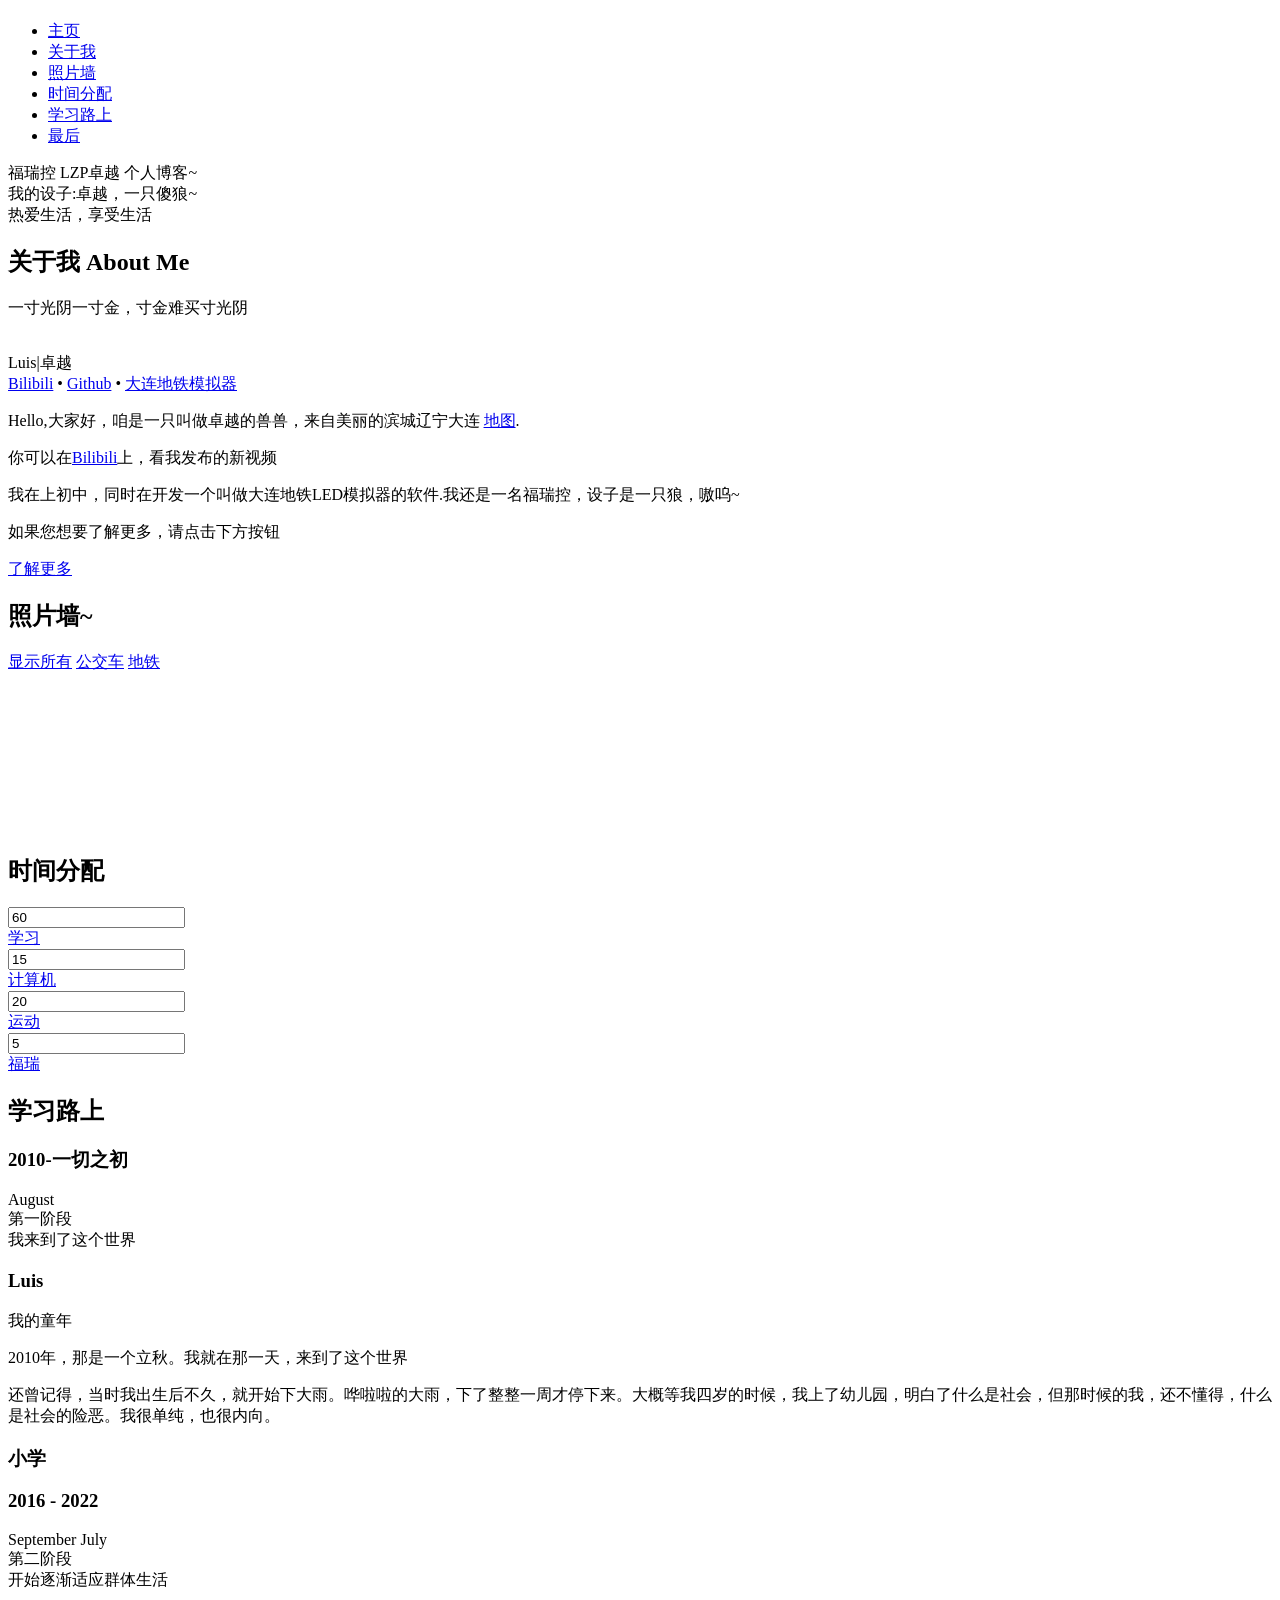
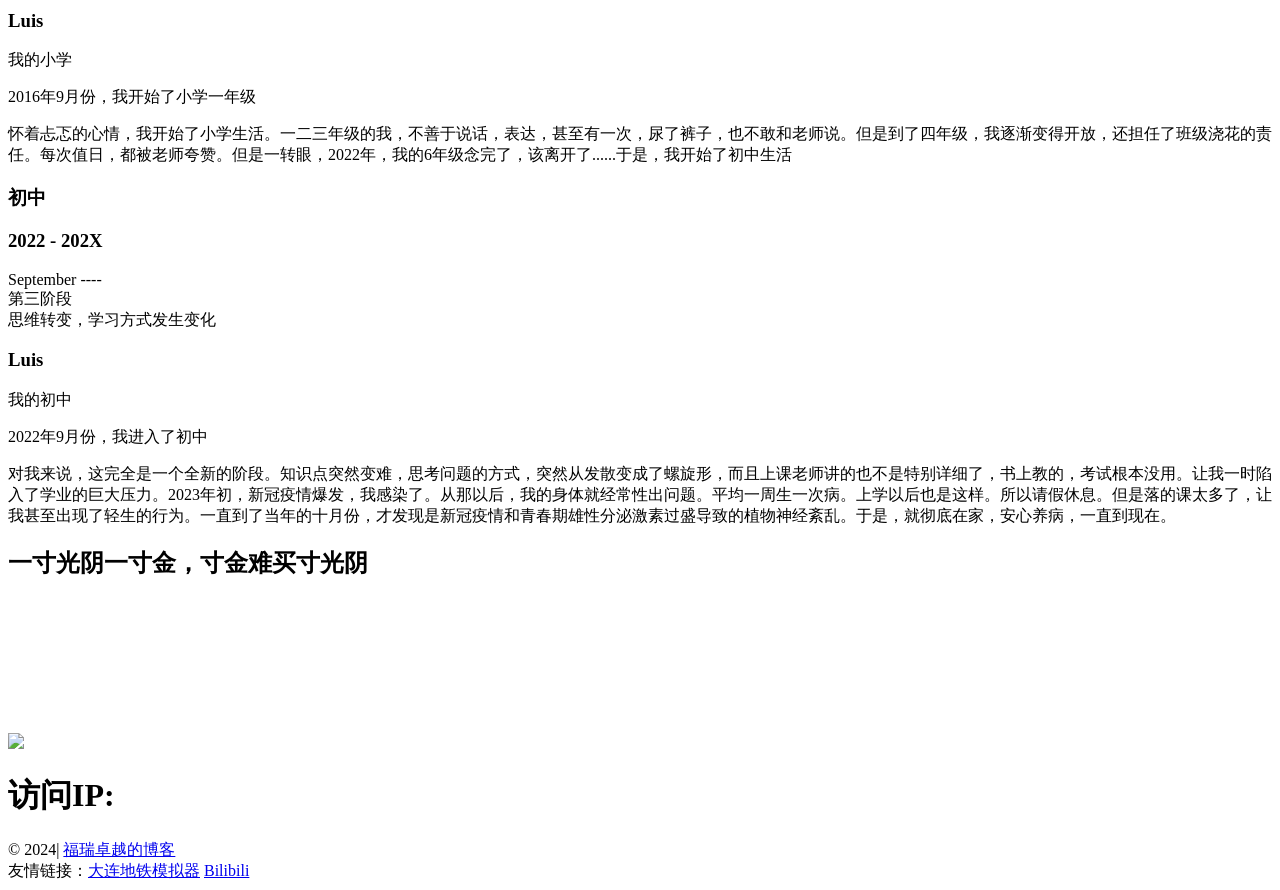
==== commit af9b1f2b: "Add files via upload" ====
--- a/index.html
+++ b/index.html
@@ -1,66 +1,592 @@
-<!DOCTYPE html>  
-<html lang="zh">  
+<!DOCTYPE html>
+<html lang="zh">
+<head>
+<title>福瑞控Luis的博客</title>
+<link rel = "icon" href = "images/icon.ico">
+<meta charset="utf-8">
+<meta name = "format-detection" content = "telephone=no" />
+<meta name="viewport" content="width=400, initial-scale=2.0, user-scalable=no, minimum-sacle=1, maximum-scale=1" >
+<link rel="icon" href="images/favicon.ico">
+<link rel="shortcut icon" href="images/favicon.ico" />
+<link rel="stylesheet" href="css/animation.css">
+<link rel="stylesheet" href="css/camera.css">
+<link rel="stylesheet" href="css/contact-form.css">
+<link rel="stylesheet" href="css/touchTouch.css">
+<link rel="stylesheet" href="css/style.css">
+<script src="js/jquery.js"></script>
+<script src="js/jquery-migrate-1.1.1.js"></script>
+<script src="js/jquery.easing.1.3.js"></script>
+<script src="js/script.js"></script>
+<script src="js/jquery.ui.totop.js"></script>
+<script src="js/touchTouch.jquery.js"></script>
+<script src="js/isotope.pkgd.js"></script>
+<script src="js/TMForm.js"></script>
+<script src="js/modal.js"></script>
+<script src="js/camera.js"></script>
+<script src="js/ip.js"></script>
+<!--[if (gt IE 9)|!(IE)]><!-->
+<script src="js/jquery.mobile.customized.min.js"></script>
+<!--<![endif]-->
+<script>
+ $(window).load(function(){
+  $().UItoTop({ easingType: 'easeOutQuart' });
+  $('.gallery .gall_item').touchTouch();
+ });
+ $(document).ready(function(){
+     jQuery('#camera_wrap').camera({
+      loader: false,
+      pagination: true ,
+      minHeight: '500',
+      thumbnails: false,
+      height: '44.42708333333333%',
+      caption: true,
+      navigation: false,
+      fx: 'mosaic'
+    });
+    $('.gallery .gall-item').touchTouch();
+  });
+
+
+
+
+
+
+
+
+</script>
+<!--[if lt IE 8]>
+ <div style=' clear: both; text-align:center; position: relative;'>
+   <a href="http://windows.microsoft.com/en-US/internet-explorer/products/ie/home?ocid=ie6_countdown_bannercode">
+     <img src="http://storage.ie6countdown.com/assets/100/images/banners/warning_bar_0000_us.jpg" border="0" height="42" width="820" alt="You are using an outdated browser. For a faster, safer browsing experience, upgrade for free today." />
+   </a>
+</div>
+<![endif]-->
+<!--[if lt IE 9]>
+<script src="js/html5shiv.js"></script>
+<link rel="stylesheet" media="screen" href="css/ie.css">
+<![endif]-->
+</head>
+<body>
+<div class="texture">
+<!--==============================
+              header
+=================================-->
+<header id="home" class="page">
+  <div class="navigation single-page-nav">
+    <div class="container_12">
+      <div class="grid_12">
+        <h1 class="logo">
+          <!--<img src="https://tool.lu/netcard/">-->
+        </h1>
+        <nav>
+          <ul>
+            <!--<iframe width="160" scrolling="no" height="100" frameborder="0" allowtransparency="true" src="https://i.tianqi.com?c=code&id=81&bgc=%23C6C6C6&icon=1&py=dalian&site=9"></iframe>-->
+            
+           <li><a href="#home" class="current">主页</a></li>
+           <li><a href="#about">关于我</a></li>
+           <li><a href="#portfolio">照片墙</a></li>
+           <li><a href="#skills">时间分配</a></li>
+           <li><a href="#experience">学习路上</a></li>
+           <li><a href="#contacts">最后</a></li>
+         </ul>
+        </nav>
+      </div>
+    </div>
+  </div>
+  <div id="camera_wrap">
+    <div data-src="images/slide1.jpg">
+      <div class="caption fadeIn">福瑞控 <span class="bull"></span> LZP卓越  <span class="bull"></span> 个人博客~</div>
+    </div>
+    <div data-src="images/slide2.png">
+      <div class="caption fadeIn">我的设子:卓越，一只傻狼~</div>
+    </div>
+    <div data-src="images/slide3.jpg">
+      <div class="caption fadeIn">热爱生活，享受生活</div>
+    </div>
+  </div>
+</header>
+
+
+
+<!--=====================
+          Content
+======================-->
+<section id="about" class="page">
+  <div class="ic"></div>
+  <div class="pad-1">
+    <div class="container_12">
+      <div class="grid_12">
+        <h2>关于我
+          <span>About Me</span>
+        </h2>
+        <p class="offset__1">一寸光阴一寸金，寸金难买寸光阴</p>
+        <img src="images/page-img_1.jpg" alt="" class="fleft">
+        <div class="extra_wrapper">
+          <div class="text-1">
+            Luis|卓越
+          </div>
+          <div class="text-2 color1">
+            <a href="https://space.bilibili.com/1283468503">Bilibili</a> &bull;
+            <a href="https://github.com/WinToGo-LZP">Github</a> &bull;
+            <a href="https://dlmetroled.mysxl.cn">大连地铁模拟器</a>
+          </div>
+          <p>Hello,大家好，咱是一只叫做卓越的兽兽，来自美丽的滨城辽宁大连 <a rel="nofollow" href="https://ditu.amap.com/search?query=%E8%BE%BD%E5%AE%81%E7%9C%81%E5%A4%A7%E8%BF%9E%E5%B8%82&city=210200&geoobj=121.270743%7C38.814834%7C121.293469%7C38.824959&zoom=16.39" class="color1">地图</a>.  </p>
+          <p>你可以在<a rel="nofollow" href="https://space.bilibili.com/1283468503" class="color1">Bilibili</a>上，看我发布的新视频</p>
+          <p>我在上初中，同时在开发一个叫做大连地铁LED模拟器的软件.我还是一名福瑞控，设子是一只狼，嗷呜~</p>
+          <p>如果您想要了解更多，请点击下方按钮</p>
+          <a href="https://space.bilibili.com/1283468503" class="btn">了解更多</a>
+        </div>
+      </div>
+      <div class="clear"></div>
+    </div>
+  </div>
+
+<section id="portfolio" class="page">
+  <div class="container_12">
+    <div class="grid_12">
+      <h2 class="color2">照片墙~</h2>
+      <div id="filters" class="button-group">
+        <a href="#" class="btn is-checked" data-filter="*">显示所有</a>
+        <a href="#" class="btn" data-filter=".bus">公交车</a>
+        <a href="#" class="btn" data-filter=".metro">地铁</a>
+      </div>
+      <div class="el gallery" id="isotope">
+        <div class="element metro">
+          <div>
+            <a href="images/metro/1.jpg" class="gall-item"><img src="images/metro1.jpg" alt=""><span></span></a>
+        </div>
+        </div>
+        <div class="element metro">
+          <div>
+            <a href="images/metro/2.jpg" class="gall-item"><img src="images/metro2.jpg" alt=""><span></span></a>
+          </div>
+        </div>
+        <div class="element  bus">
+          <div>
+            <a href="images/bus/7.jpg" class="gall-item"><img src="images/bus7.jpg" alt=""><span></span></a>
+          </div>
+        </div>
+        <div class="clear"></div>
+        <div class="element bus">
+          <div>
+            <a href="images/bus/1.jpg" class="gall-item"><img src="images/bus1.jpg" alt=""><span></span></a>
+          </div>
+        </div>
+        <div class="element bus">
+          <div>
+            <a href="images/bus/2.jpg" class="gall-item"><img src="images/bus2.jpg" alt=""><span></span></a>
+          </div>
+        </div>
+        <div class="element bus">
+          <div>
+            <a href="images/bus/3.jpg" class="gall-item"><img src="images/bus3.jpg" alt=""><span></span></a>
+          </div>
+        </div>
+        <div class="element bus">
+          <div>
+            <a href="images/bus/4.jpg" class="gall-item"><img src="images/bus4.jpg" alt=""><span></span></a>
+          </div>
+        </div>
+        <div class="element bus">
+          <div>
+            <a href="images/bus/5.jpg" class="gall-item"><img src="images/bus5.jpg" alt=""><span></span></a>
+          </div>
+        </div>
+        <div class="element bus">
+          <div>
+            <a href="images/bus/6.jpg" class="gall-item"><img src="images/bus6.jpg" alt=""><span></span></a>
+          </div>
+        </div>
+
+      </div>
+    </div>
+    <div class="clear"></div>
+  </div>
+</section>
+<section id="skills" class="page">
+  <div class="container_12">
+    <div class="grid_12">
+      <h2>时间分配</h2>
+    </div>
+    <div class="grid_3">
+     <div style="clear:both"></div>
+        <div class="circle">
+          <input class="knob" data-angleOffset=0 value="60" data-fgColor="#2a797b" data-bgColor="#3a556e" data-width="226" data-height="226" data-thickness=.2>
+        </div>
+      <div class="text-3"><a href="#">学习</a></div>
+    </div>
+    <div class="grid_3">
+      <div class="circle">
+          <input class="knob" data-angleOffset=0 value="15" data-fgColor="#2a797b" data-bgColor="#3a556e" data-width="226" data-height="226" data-thickness=.2>
+        </div>
+      <div class="text-3"><a href="#">计算机</a></div>
+    </div>
+    <div class="grid_3">
+      <div class="circle">
+          <input class="knob" data-angleOffset=0 value="20" data-fgColor="#2a797b" data-bgColor="#3a556e" data-width="226" data-height="226" data-thickness=.2>
+        </div>
+      <div class="text-3"><a href="#">运动</a></div>
+    </div>
+    <div class="grid_3">
+      <div class="circle">
+          <input class="knob" data-angleOffset=0 value="5" data-fgColor="#2a797b" data-bgColor="#3a556e" data-width="226" data-height="226" data-thickness=.2>
+        </div>
+      <div class="text-3"><a href="#">福瑞</a></div>
+    </div>
+    <div class="clear"></div>
+  </div>
+</section>
+<section id="experience" class="page">
+  <div class="container_12">
+    <div class="grid_12">
+      <h2>学习路上</h2>
+      <div class="block-1">
+        <div class="grid_4 alpha">
+          <div class="block-1__left">
+            <h3>2010-一切之初</h3>
+            <time  datetime="2010-08-07" class="text-2">August</time>
+            <div class="ta__right">
+              <div class="text-2 color1">第一阶段</div>
+              我来到了这个世界
+            </div>
+          </div>
+        </div>
+        <div class="grid_8 omega">
+          <div class="block-2__right">
+            <h3>Luis</h3>
+            <div class="text-2">我的童年</div>
+            <p>2010年，那是一个立秋。我就在那一天，来到了这个世界 </p>
+            还曾记得，当时我出生后不久，就开始下大雨。哗啦啦的大雨，下了整整一周才停下来。大概等我四岁的时候，我上了幼儿园，明白了什么是社会，但那时候的我，还不懂得，什么是社会的险恶。我很单纯，也很内向。
+          </div>
+        </div>
+      </div>
+      <div class="block-1">
+        <div class="grid_4 alpha">
+          <div class="block-1__left">
+            <h3>小学</h3>
+            <h3>2016 - 2022</h3>
+            <time  datetime="2016-09-01" class="text-2">September <span>July</span></time>
+            <div class="ta__right">
+              <div class="text-2 color1">第二阶段</div>
+              开始逐渐适应群体生活
+            </div>
+          </div>
+        </div>
+        <div class="grid_8 omega">
+          <div class="block-2__right">
+            <h3>Luis</h3>
+            <div class="text-2">我的小学</div>
+            <p>2016年9月份，我开始了小学一年级  </p>
+            怀着忐忑的心情，我开始了小学生活。一二三年级的我，不善于说话，表达，甚至有一次，尿了裤子，也不敢和老师说。但是到了四年级，我逐渐变得开放，还担任了班级浇花的责任。每次值日，都被老师夸赞。但是一转眼，2022年，我的6年级念完了，该离开了......于是，我开始了初中生活
+          </div>
+        </div>
+      </div>
+    <div class="block-1">
+      <div class="grid_4 alpha">
+        <div class="block-1__left">
+          <h3>初中</h3>
+          <h3>2022 - 202X</h3>
+          <time  datetime="2022-09-01" class="text-2">September <span>----</span></time>
+          <div class="ta__right">
+            <div class="text-2 color1">第三阶段</div>
+            思维转变，学习方式发生变化
+          </div>
+        </div>
+      </div>
+      <div class="grid_8 omega">
+        <div class="block-2__right">
+          <h3>Luis</h3>
+            <div class="text-2">我的初中</div>
+            <p>2022年9月份，我进入了初中</p>
+            对我来说，这完全是一个全新的阶段。知识点突然变难，思考问题的方式，突然从发散变成了螺旋形，而且上课老师讲的也不是特别详细了，书上教的，考试根本没用。让我一时陷入了学业的巨大压力。2023年初，新冠疫情爆发，我感染了。从那以后，我的身体就经常性出问题。平均一周生一次病。上学以后也是这样。所以请假休息。但是落的课太多了，让我甚至出现了轻生的行为。一直到了当年的十月份，才发现是新冠疫情和青春期雄性分泌激素过盛导致的植物神经紊乱。于是，就彻底在家，安心养病，一直到现在。
+          </div>
+        </div>
+      </div>
+    </div>
+    <div class="clear"></div>
+  </div>
+</section>
+<section id="contacts" class="page">
+  <div class="container_12">
+    <div class="grid_12">
+      <h2>一寸光阴一寸金，寸金难买寸光阴</h2>
+    </div>
+    <img src="https://tool.lu/netcard/">
+    <iframe width="800" height="150" frameborder="0" scrolling="no" hspace="0" src="https://i.tianqi.com/?c=code&a=getcode&id=48&num=6&icon=1"></iframe>
+
+    <div class="clear"></div>
+  </div>
+  <div class="container_12">
+    <div class="grid_12">
+      </div>
+    </div>
+    <div class="clear"></div>
+  </div>
+</section>
+</section>
+<h1>访问IP: <span id="ip"></span></h1>  
   
-<head>  
-    <meta charset="UTF-8">  
-    <meta name="viewport" content="width=device-width, initial-scale=1.0">  
-    <title>大连地铁LED模拟器官网</title>  
-    <style>  
-        body {  
-            font-family: Arial, sans-serif;  
-            margin: 0;  
-            padding: 0;  
-            background-color: #f2f2f2;  
-        }  
-          
-        .container {  
-            width: 100%;  
-            max-width: 1200px;  
-            margin: 0 auto;  
-            padding: 20px;  
-        }  
-          
-        h1 {  
-            color: #333;  
-            text-align: center;  
-            font-size: 36px;  
-            margin-bottom: 20px;  
-        }  
-        h2 {  
-            color: #333;  
-            text-align: center;  
-            font-size: 36px;  
-            margin-bottom: 20px;  
-        }  
-          
-        p {  
-            color: #666666;  
-            line-height: 1.6;  
-            margin-bottom: 15px; 
-            font-size: 20px; 
-        }  
-          
-        .button {  
-            display: inline-block;  
-            background-color: #00ff73;  
-            color: #fff;  
-            text-align: center;  
-            padding: 10px 20px;  
-            border-radius: 5px;  
-            cursor: pointer;  
-            text-align: center; 
-        }  
-    </style>  
-</head>  
-  
-<body>  
-    <div class="container">  
-        <h1>大连地铁LED模拟器</h1>  
-        <h2>当前版本1.0.0</h2>
-        <h2>页面托管于GitHub</h2>
-        <p>一款用来模仿大连地铁LED报站指示牌的软件。帮助您了解大连地铁。此软件作者并非官方，所以请不要过度依赖！如果有侵权，请联系我！2473131393@qq.com</p>  
-        <div class="button"style="color: white;"><a href="https://github.com/WinToGo-LZP/Dalian-Metro-LED-Simu">跳转Github下载</a></div>  
-    </div>  
-</body>  
-  
-</html>
+<script>  
+    // 获取IP的函数  
+    function getIP(callback) {  
+        var x = new XMLHttpRequest();  
+        x.onreadystatechange = function () {  
+            if (x.readyState == 4 && x.status == 200) {  
+                var myArr = JSON.parse(x.responseText);  
+                var ip = myArr[0];  
+                callback(ip);  
+            }  
+        };  
+        x.open("GET", "https://api.ipify.org?format=json", true);  
+        x.send();  
+    }  
+
+    // 使用函数并把结果插入到HTML中  
+    getIP(function (ip) {  
+        document.getElementById('ip').innerText = ip;  
+    });  
+</script>  
+
+<!--==============================
+              footer
+=================================-->
+</div>
+<footer id="footer">
+  <div class="container_12">
+    <div class="grid_12">
+      <div class="copyright"> &copy; <span id="copyright-year">2024</span>| <a href="#">福瑞卓越的博客 </a> <br>
+       友情链接：<a href="https://dlmetroled.mysxl.cn" target="_blank" title="大连地铁模拟器">大连地铁模拟器</a> <a href="https://space.bilibili.com/1283468503" target="_blank">Bilibili </a> 
+      </div>
+    </div>
+  </div>
+
+  <div class="clear"></div>
+</footer>
+<a href="#" id="toTop" class="fa fa-chevron-up"></a>
+<script src="js/jquery.singlePageNav.min.js"></script>
+
+
+<meta name="viewport" content="width=device-width, initial-scale=1.0">
+<div class="w-550px"></div>
+<div class="full"></div>
+
+<script>
+  // Prevent console.log from generating errors in IE for the purposes of the demo
+  if ( ! window.console ) console = { log: function(){} };
+  // The actual plugin
+  $('.single-page-nav').singlePageNav({
+      offset: $('.single-page-nav').outerHeight(),
+      filter: ':not(.external)',
+      updateHash: true,
+      beforeStart: function() {
+          console.log('begin scrolling');
+      },
+      onComplete: function() {
+          console.log('done scrolling');
+      }
+  });
+</script>
+<script type="text/javascript">
+          google_api_map_init();
+          function google_api_map_init(){
+            var map;
+            var coordData = new google.maps.LatLng(parseFloat(40.646197), parseFloat(-73.9724068,14));
+            var styleArray = [
+    {
+        "featureType": "water",
+        "elementType": "geometry",
+        "stylers": [
+            {
+                "color": "#193341"
+            }
+        ]
+    },
+    {
+        "featureType": "landscape",
+        "elementType": "geometry",
+        "stylers": [
+            {
+                "color": "#2c5a71"
+            }
+        ]
+    },
+    {
+        "featureType": "road",
+        "elementType": "geometry",
+        "stylers": [
+            {
+                "color": "#29768a"
+            },
+            {
+                "lightness": -37
+            }
+        ]
+    },
+    {
+        "featureType": "poi",
+        "elementType": "geometry",
+        "stylers": [
+            {
+                "color": "#406d80"
+            }
+        ]
+    },
+    {
+        "featureType": "transit",
+        "elementType": "geometry",
+        "stylers": [
+            {
+                "color": "#406d80"
+            }
+        ]
+    },
+    {
+        "elementType": "labels.text.stroke",
+        "stylers": [
+            {
+                "visibility": "on"
+            },
+            {
+                "color": "#3e606f"
+            },
+            {
+                "weight": 2
+            },
+            {
+                "gamma": 0.84
+            }
+        ]
+    },
+    {
+        "elementType": "labels.text.fill",
+        "stylers": [
+            {
+                "color": "#ffffff"
+            }
+        ]
+    },
+    {
+        "featureType": "administrative",
+        "elementType": "geometry",
+        "stylers": [
+            {
+                "weight": 0.6
+            },
+            {
+                "color": "#1a3541"
+            }
+        ]
+    },
+    {
+        "elementType": "labels.icon",
+        "stylers": [
+            {
+                "visibility": "off"
+            }
+        ]
+    },
+    {
+        "featureType": "poi.park",
+        "elementType": "geometry",
+        "stylers": [
+            {
+                "color": "#2c5a71"
+            }
+        ]
+    }
+]
+            function initialize() {
+              var mapOptions = {
+                zoom: 13,
+                center: coordData,
+                scrollwheel: false,
+                styles: styleArray
+              }
+              var map = new google.maps.Map(document.getElementById("map-canvas"), mapOptions);
+            google.maps.event.addDomListener(window, 'resize', function() {
+              map.setCenter(coordData);
+              var center = map.getCenter();
+            });
+          }
+            google.maps.event.addDomListener(window, "load", initialize);
+          }
+      </script>
+              <!--[if IE]><script type="text/javascript" src="js/excanvas.js"></script><![endif]-->
+      <script src="js/jquery.knob.js"></script>
+<script>
+  $(function($) {
+    $(".knob").knob({
+        change : function (value) {
+            //console.log("change : " + value);
+        },
+        release : function (value) {
+            //console.log(this.$.attr('value'));
+            console.log("release : " + value);
+        },
+        cancel : function () {
+            console.log("cancel : ", this);
+        },
+        /*format : function (value) {
+            return value + '%';
+        },*/
+        draw : function () {
+            // "tron" case
+            if(this.$.data('skin') == 'tron') {
+                this.cursorExt = 0.3;
+                var a = this.arc(this.cv)  // Arc
+                    , pa                   // Previous arc
+                    , r = 1;
+                this.g.lineWidth = this.lineWidth;
+                if (this.o.displayPrevious) {
+                    pa = this.arc(this.v);
+                    this.g.beginPath();
+                    this.g.strokeStyle = this.pColor;
+                    this.g.arc(this.xy, this.xy, this.radius - this.lineWidth, pa.s, pa.e, pa.d);
+                    this.g.stroke();
+                }
+                this.g.beginPath();
+                this.g.strokeStyle = r ? this.o.fgColor : this.fgColor ;
+                this.g.arc(this.xy, this.xy, this.radius - this.lineWidth, a.s, a.e, a.d);
+                this.g.stroke();
+                this.g.lineWidth = 2;
+                this.g.beginPath();
+                this.g.strokeStyle = this.o.fgColor;
+                this.g.arc( this.xy, this.xy, this.radius - this.lineWidth + 1 + this.lineWidth * 2 / 3, 0, 2 * Math.PI, false);
+                this.g.stroke();
+                return false;
+            }
+        }
+    });
+    // Example of infinite knob, iPod click wheel
+    var v, up=0,down=0,i=0
+        ,$idir = $("div.idir")
+        ,$ival = $("div.ival")
+        ,incr = function() { i++; $idir.show().html("+").fadeOut(); $ival.html(i); }
+        ,decr = function() { i--; $idir.show().html("-").fadeOut(); $ival.html(i); };
+    $("input.infinite").knob(
+                        {
+                        min : 0
+                        , max : 20
+                        , stopper : false
+                        , change : function () {
+                                        if(v > this.cv){
+                                            if(up){
+                                                decr();
+                                                up=0;
+                                            }else{up=1;down=0;}
+                                        } else {
+                                            if(v < this.cv){
+                                                if(down){
+                                                    incr();
+                                                    down=0;
+                                                }else{down=1;up=0;}
+                                            }
+                                        }
+                                        v = this.cv;
+                                    }
+                        });
+    });
+</script>
+<script src="js/isotop_ini.js"></script>
+</body>
+</html>
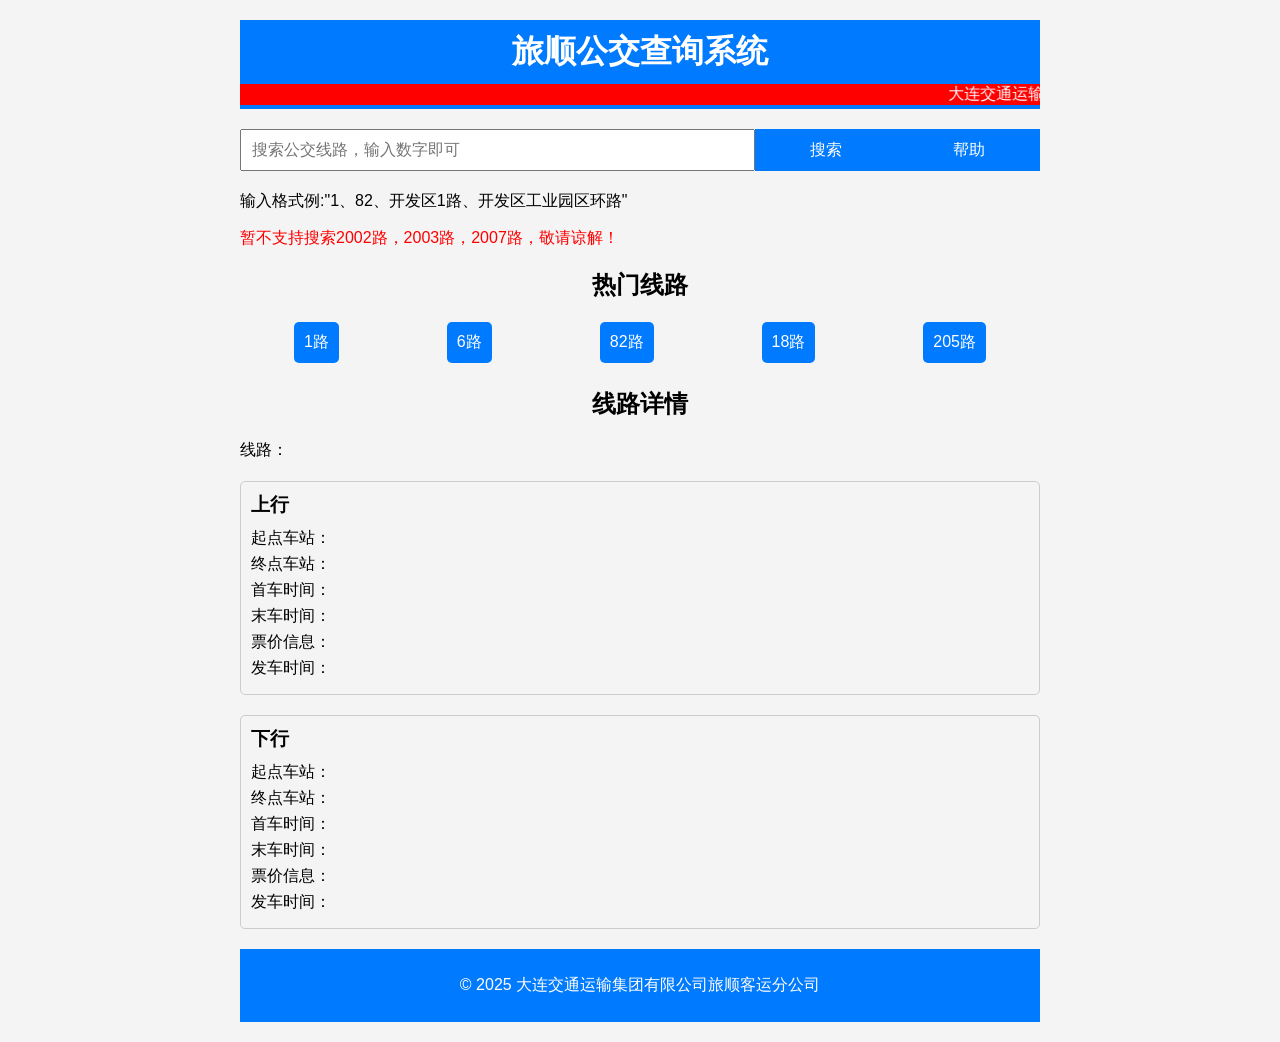
==== commit 0f7399f5: "Add files via upload" ====
--- a/index.html
+++ b/index.html
@@ -1,592 +1,75 @@
 <!DOCTYPE html>
-<html lang="zh">
+<html lang="cn">
 <head>
-<title>福瑞控Luis的博客</title>
-<link rel = "icon" href = "images/icon.ico">
-<meta charset="utf-8">
-<meta name = "format-detection" content = "telephone=no" />
-<meta name="viewport" content="width=400, initial-scale=2.0, user-scalable=no, minimum-sacle=1, maximum-scale=1" >
-<link rel="icon" href="images/favicon.ico">
-<link rel="shortcut icon" href="images/favicon.ico" />
-<link rel="stylesheet" href="css/animation.css">
-<link rel="stylesheet" href="css/camera.css">
-<link rel="stylesheet" href="css/contact-form.css">
-<link rel="stylesheet" href="css/touchTouch.css">
-<link rel="stylesheet" href="css/style.css">
-<script src="js/jquery.js"></script>
-<script src="js/jquery-migrate-1.1.1.js"></script>
-<script src="js/jquery.easing.1.3.js"></script>
-<script src="js/script.js"></script>
-<script src="js/jquery.ui.totop.js"></script>
-<script src="js/touchTouch.jquery.js"></script>
-<script src="js/isotope.pkgd.js"></script>
-<script src="js/TMForm.js"></script>
-<script src="js/modal.js"></script>
-<script src="js/camera.js"></script>
-<script src="js/ip.js"></script>
-<!--[if (gt IE 9)|!(IE)]><!-->
-<script src="js/jquery.mobile.customized.min.js"></script>
-<!--<![endif]-->
-<script>
- $(window).load(function(){
-  $().UItoTop({ easingType: 'easeOutQuart' });
-  $('.gallery .gall_item').touchTouch();
- });
- $(document).ready(function(){
-     jQuery('#camera_wrap').camera({
-      loader: false,
-      pagination: true ,
-      minHeight: '500',
-      thumbnails: false,
-      height: '44.42708333333333%',
-      caption: true,
-      navigation: false,
-      fx: 'mosaic'
-    });
-    $('.gallery .gall-item').touchTouch();
-  });
-
-
-
-
-
-
-
-
-</script>
-<!--[if lt IE 8]>
- <div style=' clear: both; text-align:center; position: relative;'>
-   <a href="http://windows.microsoft.com/en-US/internet-explorer/products/ie/home?ocid=ie6_countdown_bannercode">
-     <img src="http://storage.ie6countdown.com/assets/100/images/banners/warning_bar_0000_us.jpg" border="0" height="42" width="820" alt="You are using an outdated browser. For a faster, safer browsing experience, upgrade for free today." />
-   </a>
-</div>
-<![endif]-->
-<!--[if lt IE 9]>
-<script src="js/html5shiv.js"></script>
-<link rel="stylesheet" media="screen" href="css/ie.css">
-<![endif]-->
+    <meta charset="UTF-8">
+    <meta name="viewport" content="width=device-width, initial-scale=1.0">
+    <title>旅顺公交查询系统</title>
+    <link rel="stylesheet" href="css/styles.css">
 </head>
 <body>
-<div class="texture">
-<!--==============================
-              header
-=================================-->
-<header id="home" class="page">
-  <div class="navigation single-page-nav">
-    <div class="container_12">
-      <div class="grid_12">
-        <h1 class="logo">
-          <!--<img src="https://tool.lu/netcard/">-->
-        </h1>
-        <nav>
-          <ul>
-            <!--<iframe width="160" scrolling="no" height="100" frameborder="0" allowtransparency="true" src="https://i.tianqi.com?c=code&id=81&bgc=%23C6C6C6&icon=1&py=dalian&site=9"></iframe>-->
-            
-           <li><a href="#home" class="current">主页</a></li>
-           <li><a href="#about">关于我</a></li>
-           <li><a href="#portfolio">照片墙</a></li>
-           <li><a href="#skills">时间分配</a></li>
-           <li><a href="#experience">学习路上</a></li>
-           <li><a href="#contacts">最后</a></li>
-         </ul>
-        </nav>
-      </div>
+    <div class="container">
+        <header>
+            <h1>旅顺公交查询系统</h1>
+        </header>
+        <div class="marquee">
+            <marquee style="color:white;background-color:red;">大连交通运输集团有限公司旅顺客运分公司恭祝全市人民新春快乐，蛇年大吉！</marquee>
+        </div>
+        <main>
+            <div class="search-bar">
+                <input type="text" id="search-input" placeholder="搜索公交线路，输入数字即可">
+                <button id="search-button">搜索</button>
+                <button onclick="window.location.href='https://dljyzyzlm.feishu.cn/wiki/JdvGwXJrTii7XNkhfNxcWouxnod?from=from_copylink' " style="background-color: #007bff;color:white;">帮助</button>
+            </div>
+            <div>
+                <p>输入格式例:"1、82、开发区1路、开发区工业园区环路"</p>
+                <p style="color: red;">暂不支持搜索2002路，2003路，2007路，敬请谅解！</p>
+            </div>
+            <div class="hot-routes">
+                <h2>热门线路</h2>
+                <ul id="hot-routes-list">
+                    <li class="route-item" data-route="1">1路</li>
+                    <li class="route-item" data-route="6">6路</li>
+                    <li class="route-item" data-route="82">82路</li>
+                    <li class="route-item" data-route="18">18路</li>
+                    <li class="route-item" data-route="205">205路</li>
+
+                </ul>
+            </div>
+             <!-- 图片容器 -->
+            <!-- 图片容器 -->
+            <div id="image-container" style="display: none;">
+                <img id="route-image" src="" alt="线路图" class="rectangle-image">
+            </div>
+            <div class="route-details" id="route-details">
+                <h2>线路详情</h2>
+                <div id="route-info">
+                    <p>线路：<span id="route-name"></span></p>
+                    <div id="direction-1" class="direction">
+                        <h3>上行</h3>
+                        <p>起点车站：<span id="start-point-1"></span></p>
+                        <p>终点车站：<span id="end-point-1"></span></p>
+                        <p>首车时间：<span id="first-bus-1"></span></p>
+                        <p>末车时间：<span id="last-bus-1"></span></p>
+                        <p>票价信息：<span id="fare-1"></span></p>
+                        <p>发车时间：<span id="departure-times-1"></span></p>
+                    </div>
+                    <div id="direction-2" class="direction">
+                        <h3>下行</h3>
+                        <p>起点车站：<span id="start-point-2"></span></p>
+                        <p>终点车站：<span id="end-point-2"></span></p>
+                        <p>首车时间：<span id="first-bus-2"></span></p>
+                        <p>末车时间：<span id="last-bus-2"></span></p>
+                        <p>票价信息：<span id="fare-2"></span></p>
+                        <p>发车时间：<span id="departure-times-2"></span></p>
+                    </div>
+                </div>
+            </div>
+        </main>
+        
+        <footer>
+            <p>&copy; 2025 大连交通运输集团有限公司旅顺客运分公司</p>
+        </footer>
     </div>
-  </div>
-  <div id="camera_wrap">
-    <div data-src="images/slide1.jpg">
-      <div class="caption fadeIn">福瑞控 <span class="bull"></span> LZP卓越  <span class="bull"></span> 个人博客~</div>
-    </div>
-    <div data-src="images/slide2.png">
-      <div class="caption fadeIn">我的设子:卓越，一只傻狼~</div>
-    </div>
-    <div data-src="images/slide3.jpg">
-      <div class="caption fadeIn">热爱生活，享受生活</div>
-    </div>
-  </div>
-</header>
-
-
-
-<!--=====================
-          Content
-======================-->
-<section id="about" class="page">
-  <div class="ic"></div>
-  <div class="pad-1">
-    <div class="container_12">
-      <div class="grid_12">
-        <h2>关于我
-          <span>About Me</span>
-        </h2>
-        <p class="offset__1">一寸光阴一寸金，寸金难买寸光阴</p>
-        <img src="images/page-img_1.jpg" alt="" class="fleft">
-        <div class="extra_wrapper">
-          <div class="text-1">
-            Luis|卓越
-          </div>
-          <div class="text-2 color1">
-            <a href="https://space.bilibili.com/1283468503">Bilibili</a> &bull;
-            <a href="https://github.com/WinToGo-LZP">Github</a> &bull;
-            <a href="https://dlmetroled.mysxl.cn">大连地铁模拟器</a>
-          </div>
-          <p>Hello,大家好，咱是一只叫做卓越的兽兽，来自美丽的滨城辽宁大连 <a rel="nofollow" href="https://ditu.amap.com/search?query=%E8%BE%BD%E5%AE%81%E7%9C%81%E5%A4%A7%E8%BF%9E%E5%B8%82&city=210200&geoobj=121.270743%7C38.814834%7C121.293469%7C38.824959&zoom=16.39" class="color1">地图</a>.  </p>
-          <p>你可以在<a rel="nofollow" href="https://space.bilibili.com/1283468503" class="color1">Bilibili</a>上，看我发布的新视频</p>
-          <p>我在上初中，同时在开发一个叫做大连地铁LED模拟器的软件.我还是一名福瑞控，设子是一只狼，嗷呜~</p>
-          <p>如果您想要了解更多，请点击下方按钮</p>
-          <a href="https://space.bilibili.com/1283468503" class="btn">了解更多</a>
-        </div>
-      </div>
-      <div class="clear"></div>
-    </div>
-  </div>
-
-<section id="portfolio" class="page">
-  <div class="container_12">
-    <div class="grid_12">
-      <h2 class="color2">照片墙~</h2>
-      <div id="filters" class="button-group">
-        <a href="#" class="btn is-checked" data-filter="*">显示所有</a>
-        <a href="#" class="btn" data-filter=".bus">公交车</a>
-        <a href="#" class="btn" data-filter=".metro">地铁</a>
-      </div>
-      <div class="el gallery" id="isotope">
-        <div class="element metro">
-          <div>
-            <a href="images/metro/1.jpg" class="gall-item"><img src="images/metro1.jpg" alt=""><span></span></a>
-        </div>
-        </div>
-        <div class="element metro">
-          <div>
-            <a href="images/metro/2.jpg" class="gall-item"><img src="images/metro2.jpg" alt=""><span></span></a>
-          </div>
-        </div>
-        <div class="element  bus">
-          <div>
-            <a href="images/bus/7.jpg" class="gall-item"><img src="images/bus7.jpg" alt=""><span></span></a>
-          </div>
-        </div>
-        <div class="clear"></div>
-        <div class="element bus">
-          <div>
-            <a href="images/bus/1.jpg" class="gall-item"><img src="images/bus1.jpg" alt=""><span></span></a>
-          </div>
-        </div>
-        <div class="element bus">
-          <div>
-            <a href="images/bus/2.jpg" class="gall-item"><img src="images/bus2.jpg" alt=""><span></span></a>
-          </div>
-        </div>
-        <div class="element bus">
-          <div>
-            <a href="images/bus/3.jpg" class="gall-item"><img src="images/bus3.jpg" alt=""><span></span></a>
-          </div>
-        </div>
-        <div class="element bus">
-          <div>
-            <a href="images/bus/4.jpg" class="gall-item"><img src="images/bus4.jpg" alt=""><span></span></a>
-          </div>
-        </div>
-        <div class="element bus">
-          <div>
-            <a href="images/bus/5.jpg" class="gall-item"><img src="images/bus5.jpg" alt=""><span></span></a>
-          </div>
-        </div>
-        <div class="element bus">
-          <div>
-            <a href="images/bus/6.jpg" class="gall-item"><img src="images/bus6.jpg" alt=""><span></span></a>
-          </div>
-        </div>
-
-      </div>
-    </div>
-    <div class="clear"></div>
-  </div>
-</section>
-<section id="skills" class="page">
-  <div class="container_12">
-    <div class="grid_12">
-      <h2>时间分配</h2>
-    </div>
-    <div class="grid_3">
-     <div style="clear:both"></div>
-        <div class="circle">
-          <input class="knob" data-angleOffset=0 value="60" data-fgColor="#2a797b" data-bgColor="#3a556e" data-width="226" data-height="226" data-thickness=.2>
-        </div>
-      <div class="text-3"><a href="#">学习</a></div>
-    </div>
-    <div class="grid_3">
-      <div class="circle">
-          <input class="knob" data-angleOffset=0 value="15" data-fgColor="#2a797b" data-bgColor="#3a556e" data-width="226" data-height="226" data-thickness=.2>
-        </div>
-      <div class="text-3"><a href="#">计算机</a></div>
-    </div>
-    <div class="grid_3">
-      <div class="circle">
-          <input class="knob" data-angleOffset=0 value="20" data-fgColor="#2a797b" data-bgColor="#3a556e" data-width="226" data-height="226" data-thickness=.2>
-        </div>
-      <div class="text-3"><a href="#">运动</a></div>
-    </div>
-    <div class="grid_3">
-      <div class="circle">
-          <input class="knob" data-angleOffset=0 value="5" data-fgColor="#2a797b" data-bgColor="#3a556e" data-width="226" data-height="226" data-thickness=.2>
-        </div>
-      <div class="text-3"><a href="#">福瑞</a></div>
-    </div>
-    <div class="clear"></div>
-  </div>
-</section>
-<section id="experience" class="page">
-  <div class="container_12">
-    <div class="grid_12">
-      <h2>学习路上</h2>
-      <div class="block-1">
-        <div class="grid_4 alpha">
-          <div class="block-1__left">
-            <h3>2010-一切之初</h3>
-            <time  datetime="2010-08-07" class="text-2">August</time>
-            <div class="ta__right">
-              <div class="text-2 color1">第一阶段</div>
-              我来到了这个世界
-            </div>
-          </div>
-        </div>
-        <div class="grid_8 omega">
-          <div class="block-2__right">
-            <h3>Luis</h3>
-            <div class="text-2">我的童年</div>
-            <p>2010年，那是一个立秋。我就在那一天，来到了这个世界 </p>
-            还曾记得，当时我出生后不久，就开始下大雨。哗啦啦的大雨，下了整整一周才停下来。大概等我四岁的时候，我上了幼儿园，明白了什么是社会，但那时候的我，还不懂得，什么是社会的险恶。我很单纯，也很内向。
-          </div>
-        </div>
-      </div>
-      <div class="block-1">
-        <div class="grid_4 alpha">
-          <div class="block-1__left">
-            <h3>小学</h3>
-            <h3>2016 - 2022</h3>
-            <time  datetime="2016-09-01" class="text-2">September <span>July</span></time>
-            <div class="ta__right">
-              <div class="text-2 color1">第二阶段</div>
-              开始逐渐适应群体生活
-            </div>
-          </div>
-        </div>
-        <div class="grid_8 omega">
-          <div class="block-2__right">
-            <h3>Luis</h3>
-            <div class="text-2">我的小学</div>
-            <p>2016年9月份，我开始了小学一年级  </p>
-            怀着忐忑的心情，我开始了小学生活。一二三年级的我，不善于说话，表达，甚至有一次，尿了裤子，也不敢和老师说。但是到了四年级，我逐渐变得开放，还担任了班级浇花的责任。每次值日，都被老师夸赞。但是一转眼，2022年，我的6年级念完了，该离开了......于是，我开始了初中生活
-          </div>
-        </div>
-      </div>
-    <div class="block-1">
-      <div class="grid_4 alpha">
-        <div class="block-1__left">
-          <h3>初中</h3>
-          <h3>2022 - 202X</h3>
-          <time  datetime="2022-09-01" class="text-2">September <span>----</span></time>
-          <div class="ta__right">
-            <div class="text-2 color1">第三阶段</div>
-            思维转变，学习方式发生变化
-          </div>
-        </div>
-      </div>
-      <div class="grid_8 omega">
-        <div class="block-2__right">
-          <h3>Luis</h3>
-            <div class="text-2">我的初中</div>
-            <p>2022年9月份，我进入了初中</p>
-            对我来说，这完全是一个全新的阶段。知识点突然变难，思考问题的方式，突然从发散变成了螺旋形，而且上课老师讲的也不是特别详细了，书上教的，考试根本没用。让我一时陷入了学业的巨大压力。2023年初，新冠疫情爆发，我感染了。从那以后，我的身体就经常性出问题。平均一周生一次病。上学以后也是这样。所以请假休息。但是落的课太多了，让我甚至出现了轻生的行为。一直到了当年的十月份，才发现是新冠疫情和青春期雄性分泌激素过盛导致的植物神经紊乱。于是，就彻底在家，安心养病，一直到现在。
-          </div>
-        </div>
-      </div>
-    </div>
-    <div class="clear"></div>
-  </div>
-</section>
-<section id="contacts" class="page">
-  <div class="container_12">
-    <div class="grid_12">
-      <h2>一寸光阴一寸金，寸金难买寸光阴</h2>
-    </div>
-    <img src="https://tool.lu/netcard/">
-    <iframe width="800" height="150" frameborder="0" scrolling="no" hspace="0" src="https://i.tianqi.com/?c=code&a=getcode&id=48&num=6&icon=1"></iframe>
-
-    <div class="clear"></div>
-  </div>
-  <div class="container_12">
-    <div class="grid_12">
-      </div>
-    </div>
-    <div class="clear"></div>
-  </div>
-</section>
-</section>
-<h1>访问IP: <span id="ip"></span></h1>  
-  
-<script>  
-    // 获取IP的函数  
-    function getIP(callback) {  
-        var x = new XMLHttpRequest();  
-        x.onreadystatechange = function () {  
-            if (x.readyState == 4 && x.status == 200) {  
-                var myArr = JSON.parse(x.responseText);  
-                var ip = myArr[0];  
-                callback(ip);  
-            }  
-        };  
-        x.open("GET", "https://api.ipify.org?format=json", true);  
-        x.send();  
-    }  
-
-    // 使用函数并把结果插入到HTML中  
-    getIP(function (ip) {  
-        document.getElementById('ip').innerText = ip;  
-    });  
-</script>  
-
-<!--==============================
-              footer
-=================================-->
-</div>
-<footer id="footer">
-  <div class="container_12">
-    <div class="grid_12">
-      <div class="copyright"> &copy; <span id="copyright-year">2024</span>| <a href="#">福瑞卓越的博客 </a> <br>
-       友情链接：<a href="https://dlmetroled.mysxl.cn" target="_blank" title="大连地铁模拟器">大连地铁模拟器</a> <a href="https://space.bilibili.com/1283468503" target="_blank">Bilibili </a> 
-      </div>
-    </div>
-  </div>
-
-  <div class="clear"></div>
-</footer>
-<a href="#" id="toTop" class="fa fa-chevron-up"></a>
-<script src="js/jquery.singlePageNav.min.js"></script>
-
-
-<meta name="viewport" content="width=device-width, initial-scale=1.0">
-<div class="w-550px"></div>
-<div class="full"></div>
-
-<script>
-  // Prevent console.log from generating errors in IE for the purposes of the demo
-  if ( ! window.console ) console = { log: function(){} };
-  // The actual plugin
-  $('.single-page-nav').singlePageNav({
-      offset: $('.single-page-nav').outerHeight(),
-      filter: ':not(.external)',
-      updateHash: true,
-      beforeStart: function() {
-          console.log('begin scrolling');
-      },
-      onComplete: function() {
-          console.log('done scrolling');
-      }
-  });
-</script>
-<script type="text/javascript">
-          google_api_map_init();
-          function google_api_map_init(){
-            var map;
-            var coordData = new google.maps.LatLng(parseFloat(40.646197), parseFloat(-73.9724068,14));
-            var styleArray = [
-    {
-        "featureType": "water",
-        "elementType": "geometry",
-        "stylers": [
-            {
-                "color": "#193341"
-            }
-        ]
-    },
-    {
-        "featureType": "landscape",
-        "elementType": "geometry",
-        "stylers": [
-            {
-                "color": "#2c5a71"
-            }
-        ]
-    },
-    {
-        "featureType": "road",
-        "elementType": "geometry",
-        "stylers": [
-            {
-                "color": "#29768a"
-            },
-            {
-                "lightness": -37
-            }
-        ]
-    },
-    {
-        "featureType": "poi",
-        "elementType": "geometry",
-        "stylers": [
-            {
-                "color": "#406d80"
-            }
-        ]
-    },
-    {
-        "featureType": "transit",
-        "elementType": "geometry",
-        "stylers": [
-            {
-                "color": "#406d80"
-            }
-        ]
-    },
-    {
-        "elementType": "labels.text.stroke",
-        "stylers": [
-            {
-                "visibility": "on"
-            },
-            {
-                "color": "#3e606f"
-            },
-            {
-                "weight": 2
-            },
-            {
-                "gamma": 0.84
-            }
-        ]
-    },
-    {
-        "elementType": "labels.text.fill",
-        "stylers": [
-            {
-                "color": "#ffffff"
-            }
-        ]
-    },
-    {
-        "featureType": "administrative",
-        "elementType": "geometry",
-        "stylers": [
-            {
-                "weight": 0.6
-            },
-            {
-                "color": "#1a3541"
-            }
-        ]
-    },
-    {
-        "elementType": "labels.icon",
-        "stylers": [
-            {
-                "visibility": "off"
-            }
-        ]
-    },
-    {
-        "featureType": "poi.park",
-        "elementType": "geometry",
-        "stylers": [
-            {
-                "color": "#2c5a71"
-            }
-        ]
-    }
-]
-            function initialize() {
-              var mapOptions = {
-                zoom: 13,
-                center: coordData,
-                scrollwheel: false,
-                styles: styleArray
-              }
-              var map = new google.maps.Map(document.getElementById("map-canvas"), mapOptions);
-            google.maps.event.addDomListener(window, 'resize', function() {
-              map.setCenter(coordData);
-              var center = map.getCenter();
-            });
-          }
-            google.maps.event.addDomListener(window, "load", initialize);
-          }
-      </script>
-              <!--[if IE]><script type="text/javascript" src="js/excanvas.js"></script><![endif]-->
-      <script src="js/jquery.knob.js"></script>
-<script>
-  $(function($) {
-    $(".knob").knob({
-        change : function (value) {
-            //console.log("change : " + value);
-        },
-        release : function (value) {
-            //console.log(this.$.attr('value'));
-            console.log("release : " + value);
-        },
-        cancel : function () {
-            console.log("cancel : ", this);
-        },
-        /*format : function (value) {
-            return value + '%';
-        },*/
-        draw : function () {
-            // "tron" case
-            if(this.$.data('skin') == 'tron') {
-                this.cursorExt = 0.3;
-                var a = this.arc(this.cv)  // Arc
-                    , pa                   // Previous arc
-                    , r = 1;
-                this.g.lineWidth = this.lineWidth;
-                if (this.o.displayPrevious) {
-                    pa = this.arc(this.v);
-                    this.g.beginPath();
-                    this.g.strokeStyle = this.pColor;
-                    this.g.arc(this.xy, this.xy, this.radius - this.lineWidth, pa.s, pa.e, pa.d);
-                    this.g.stroke();
-                }
-                this.g.beginPath();
-                this.g.strokeStyle = r ? this.o.fgColor : this.fgColor ;
-                this.g.arc(this.xy, this.xy, this.radius - this.lineWidth, a.s, a.e, a.d);
-                this.g.stroke();
-                this.g.lineWidth = 2;
-                this.g.beginPath();
-                this.g.strokeStyle = this.o.fgColor;
-                this.g.arc( this.xy, this.xy, this.radius - this.lineWidth + 1 + this.lineWidth * 2 / 3, 0, 2 * Math.PI, false);
-                this.g.stroke();
-                return false;
-            }
-        }
-    });
-    // Example of infinite knob, iPod click wheel
-    var v, up=0,down=0,i=0
-        ,$idir = $("div.idir")
-        ,$ival = $("div.ival")
-        ,incr = function() { i++; $idir.show().html("+").fadeOut(); $ival.html(i); }
-        ,decr = function() { i--; $idir.show().html("-").fadeOut(); $ival.html(i); };
-    $("input.infinite").knob(
-                        {
-                        min : 0
-                        , max : 20
-                        , stopper : false
-                        , change : function () {
-                                        if(v > this.cv){
-                                            if(up){
-                                                decr();
-                                                up=0;
-                                            }else{up=1;down=0;}
-                                        } else {
-                                            if(v < this.cv){
-                                                if(down){
-                                                    incr();
-                                                    down=0;
-                                                }else{down=1;up=0;}
-                                            }
-                                        }
-                                        v = this.cv;
-                                    }
-                        });
-    });
-</script>
-<script src="js/isotop_ini.js"></script>
+    <script src="js/scripts.js"></script>
 </body>
 </html>
--- a/css/styles.css
+++ b/css/styles.css
@@ -0,0 +1,124 @@
+body {
+    font-family: Arial, sans-serif;
+    margin: 0;
+    padding: 0;
+    background-color: #f4f4f4;
+}
+
+.container {
+    max-width: 800px;
+    margin: 0 auto;
+    padding: 20px;
+}
+
+header {
+    text-align: center;
+    background-color: #007bff;
+    color: white;
+    padding: 10px 0;
+}
+
+header h1 {
+    margin: 0;
+}
+
+.search-bar {
+    display: flex;
+    justify-content: center;
+    margin: 20px 0;
+}
+
+.search-bar input {
+    width: 70%;
+    padding: 10px;
+    font-size: 16px;
+}
+
+.search-bar button {
+    width: 20%;
+    padding: 10px;
+    font-size: 16px;
+    background-color: #007bff;
+    color: white;
+    border: none;
+    cursor: pointer;
+}
+
+.search-bar button:hover {
+    background-color: #0056b3;
+}
+
+.hot-routes h2 {
+    text-align: center;
+    margin-bottom: 10px;
+}
+
+.hot-routes ul {
+    list-style: none;
+    padding: 0;
+    display: flex;
+    justify-content: space-around;
+    flex-wrap: wrap;
+}
+
+.hot-routes li {
+    background-color: #007bff;
+    color: white;
+    padding: 10px;
+    margin: 5px;
+    cursor: pointer;
+    border-radius: 5px;
+}
+
+.hot-routes li:hover {
+    background-color: #0056b3;
+}
+
+.route-details {
+    margin-top: 20px;
+}
+
+.route-details h2 {
+    text-align: center;
+}
+
+.route-details .direction {
+    margin: 20px 0;
+    padding: 10px;
+    border: 1px solid #ccc;
+    border-radius: 5px;
+}
+
+.route-details .direction h3 {
+    margin: 0 0 10px;
+}
+
+.route-details p {
+    margin: 5px 0;
+}
+
+.rectangle-image {
+    width: 100%; /* 图片宽度占满容器 */
+    height: 200px; /* 固定高度 */
+    object-fit: cover; /* 确保图片填充整个容器 */
+    display: block;
+    margin: 0 auto;
+}
+
+.image-box {
+    margin: 10px 0;
+    text-align: center;
+}
+
+footer {
+    text-align: center;
+    margin-top: 20px;
+    padding: 10px 0;
+    background-color: #007bff;
+    color: white;
+}
+.marquee{
+    background-color: #007bff;
+    color: white;
+
+}
